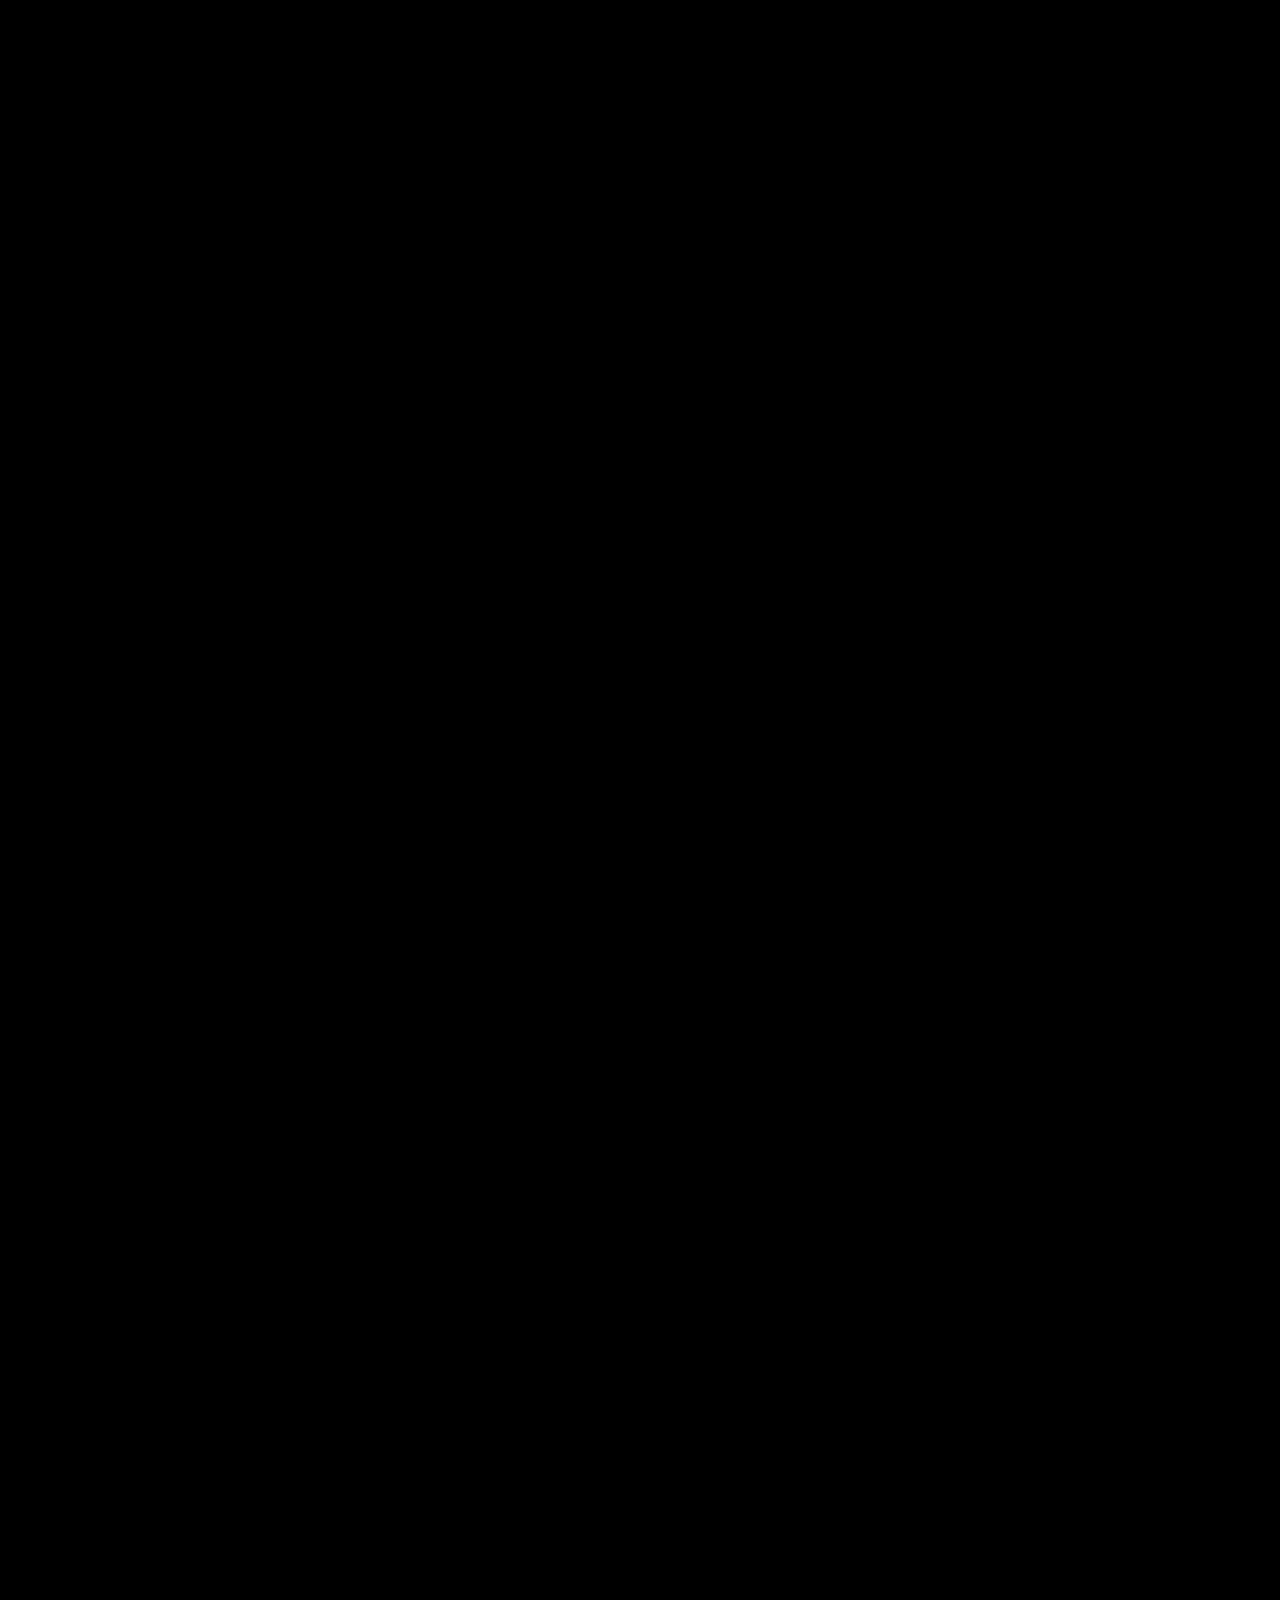
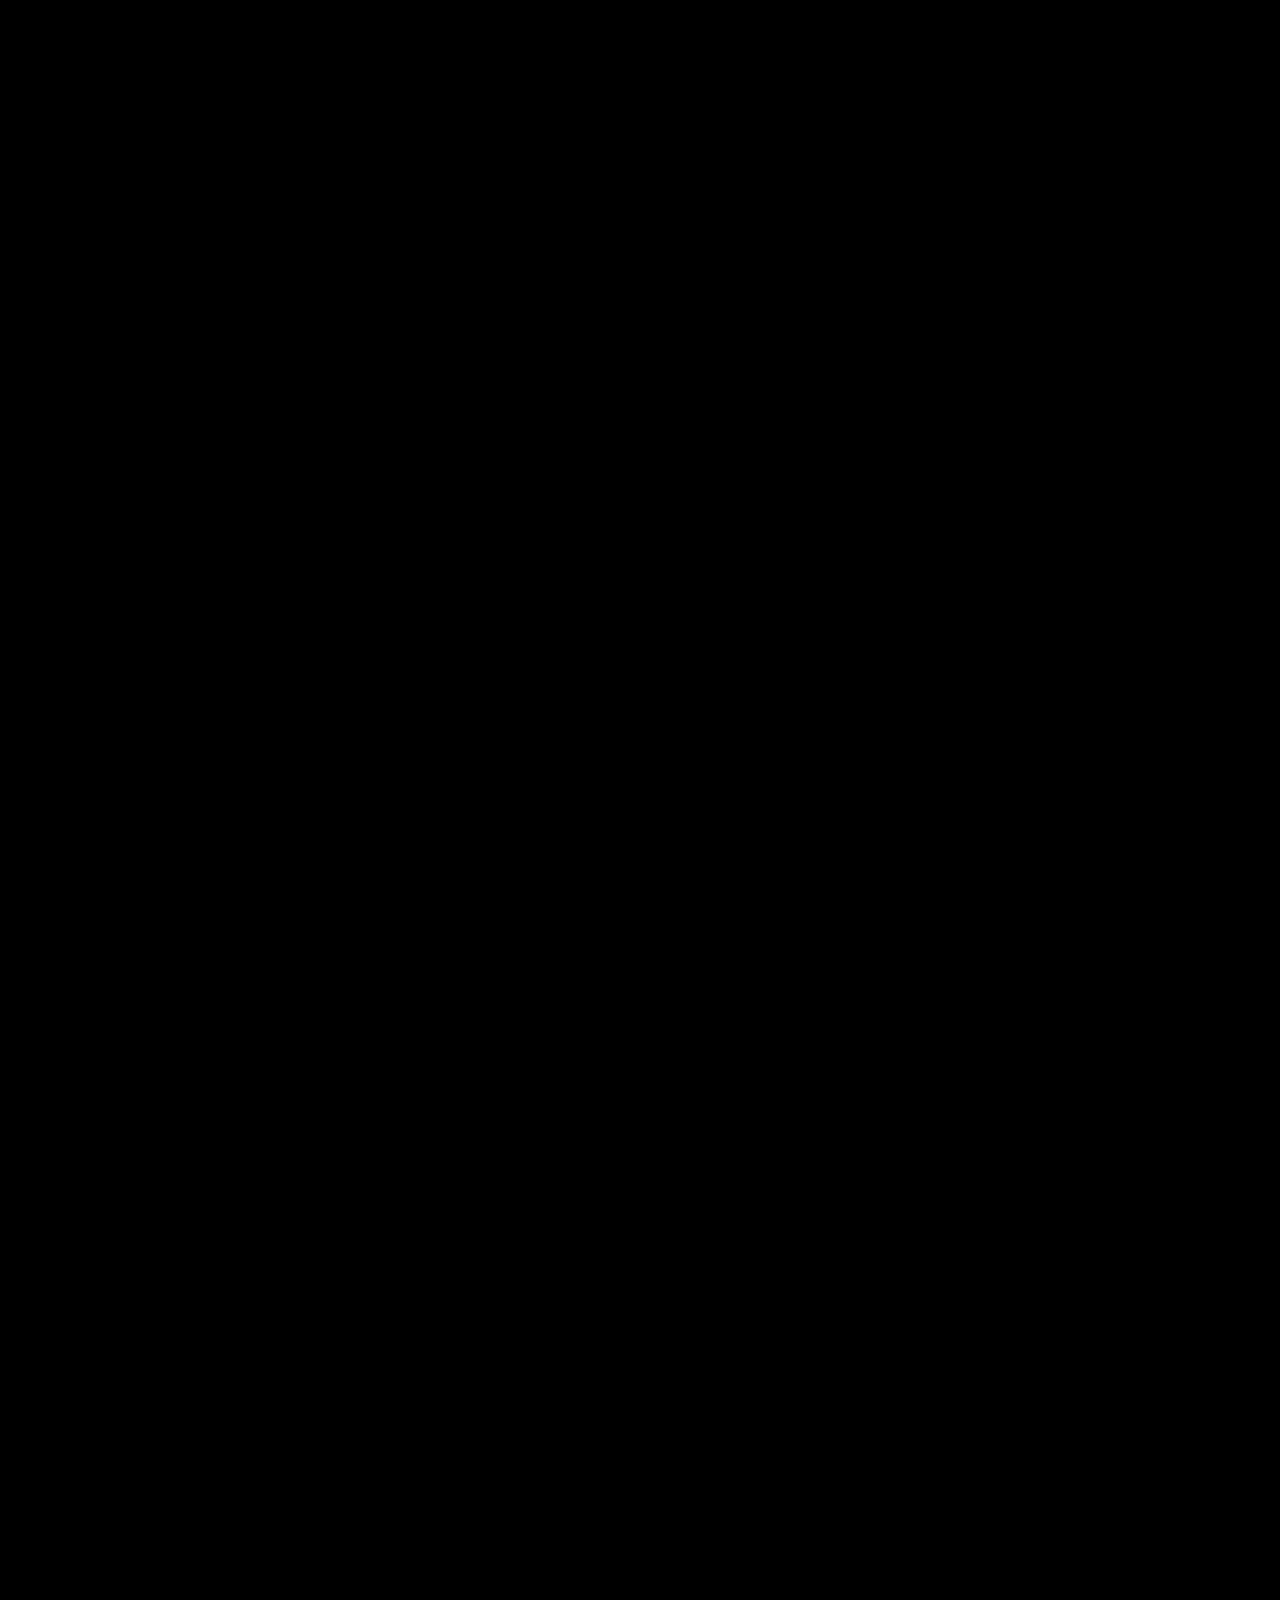
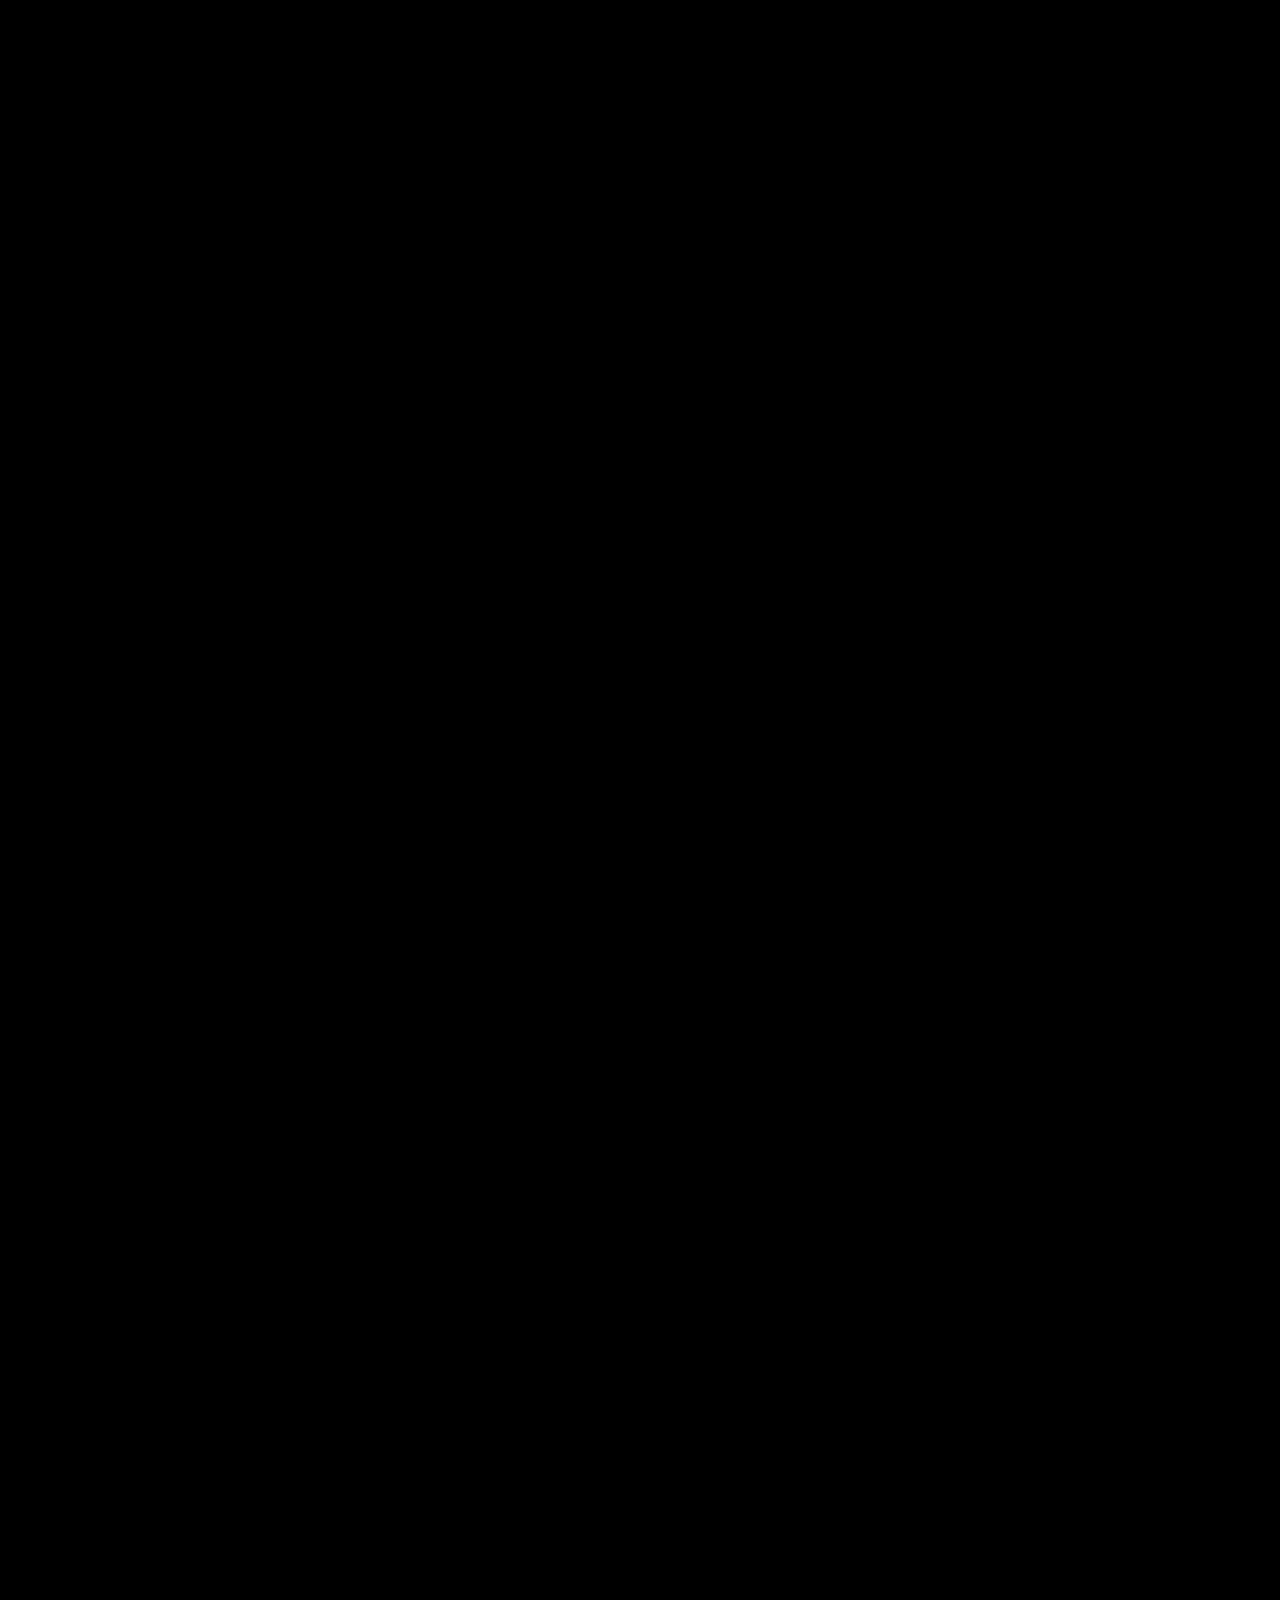
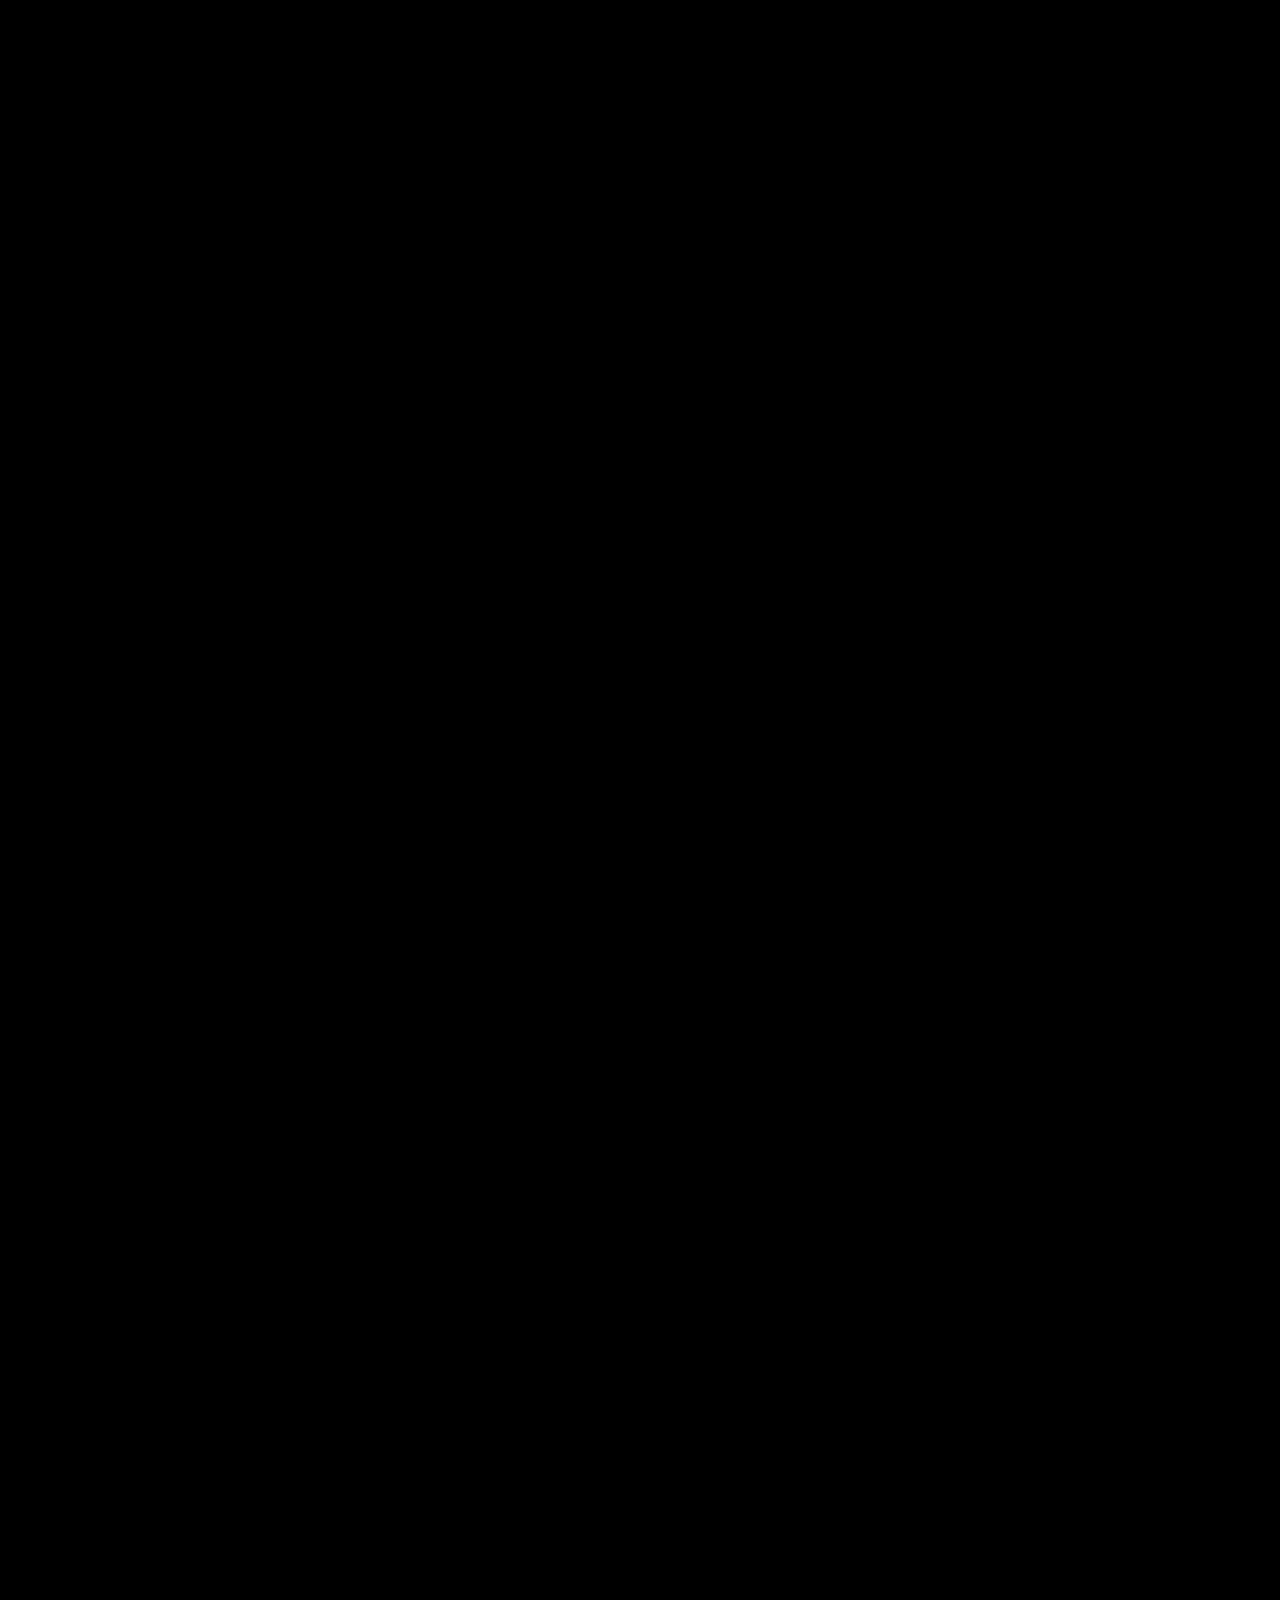
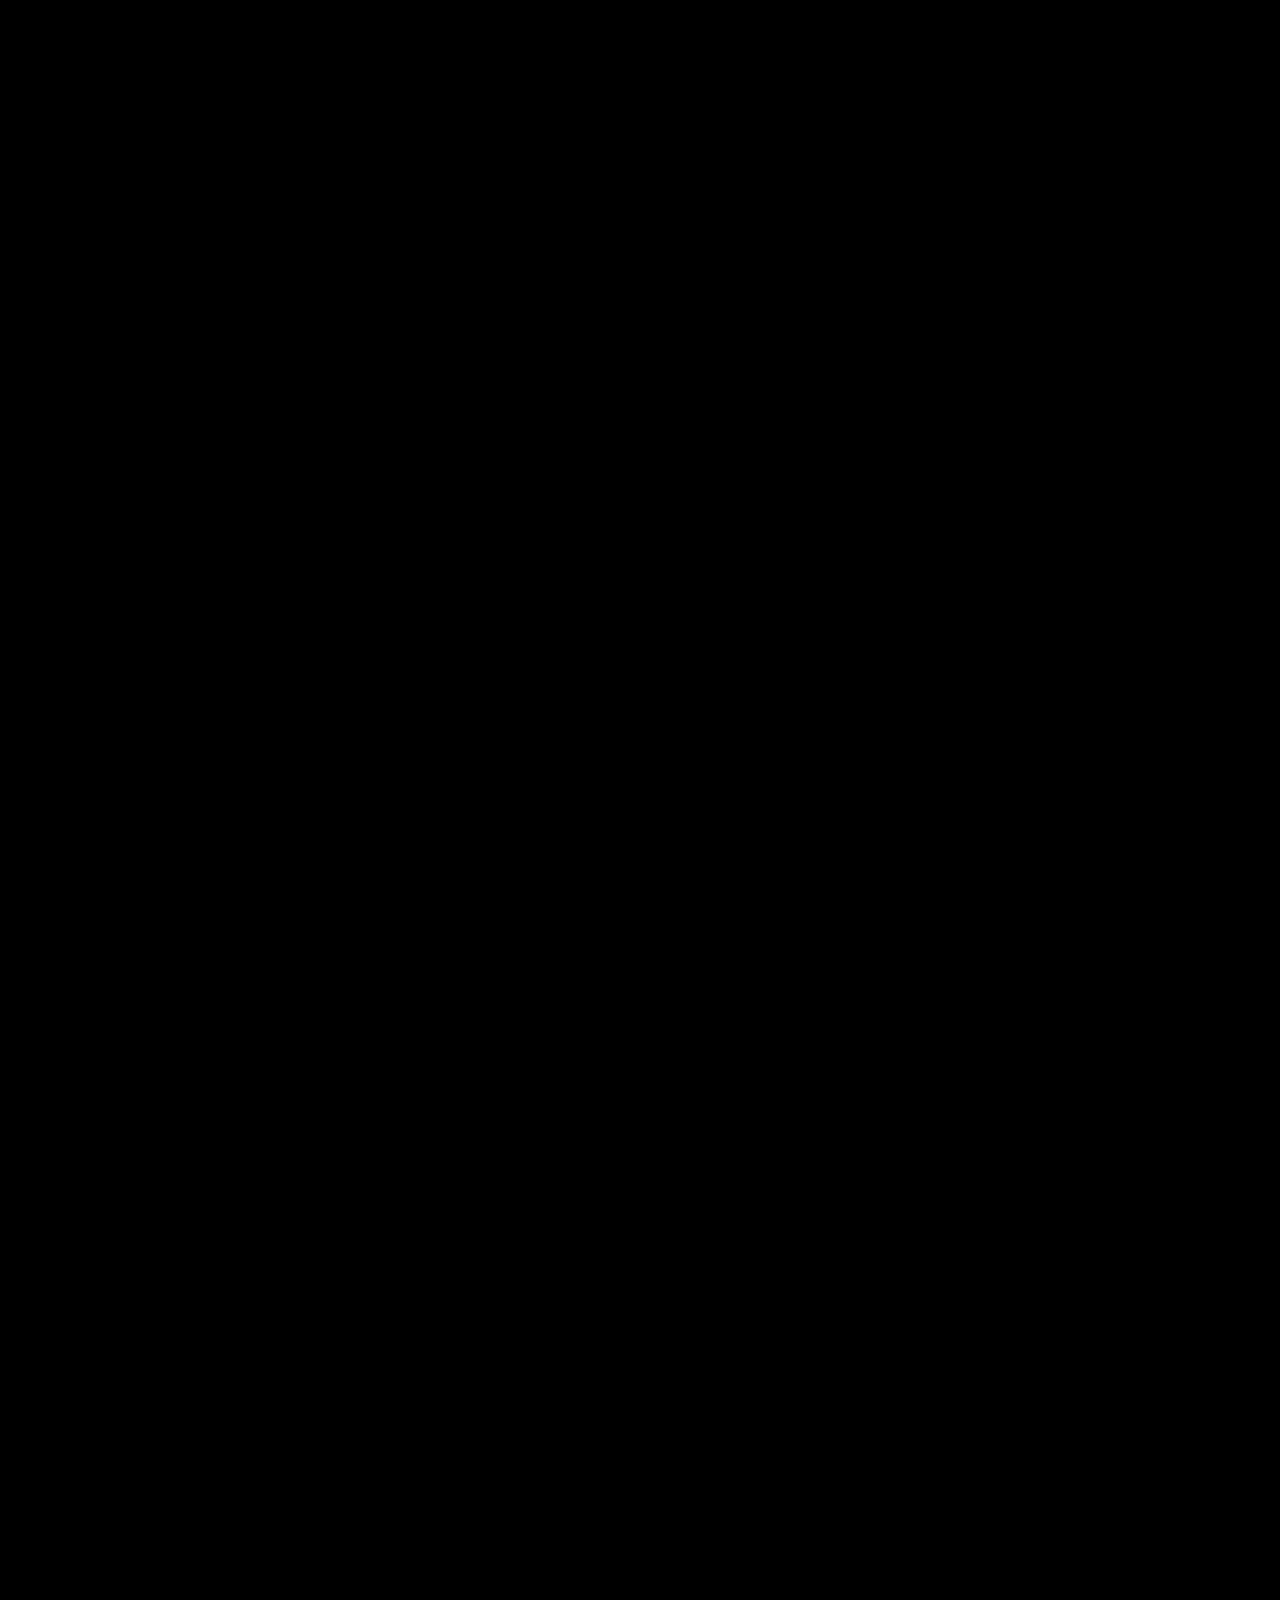
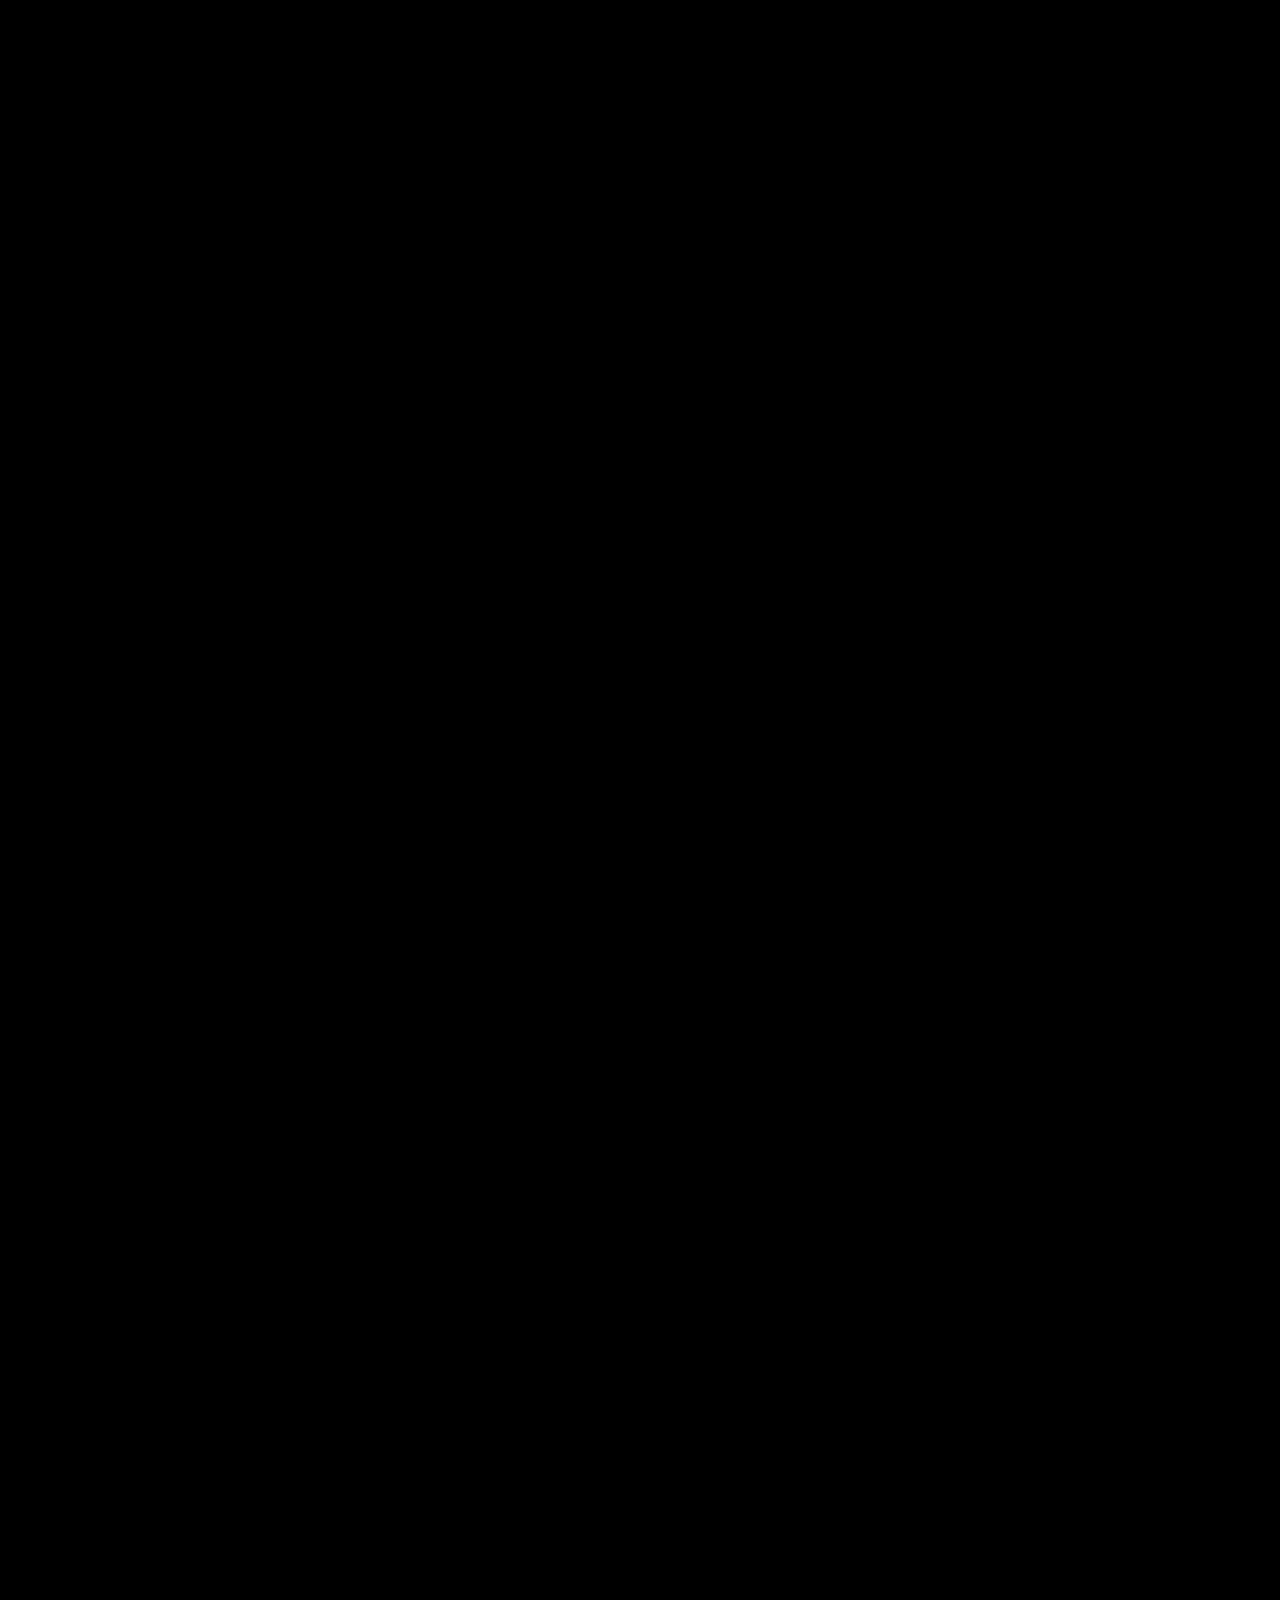
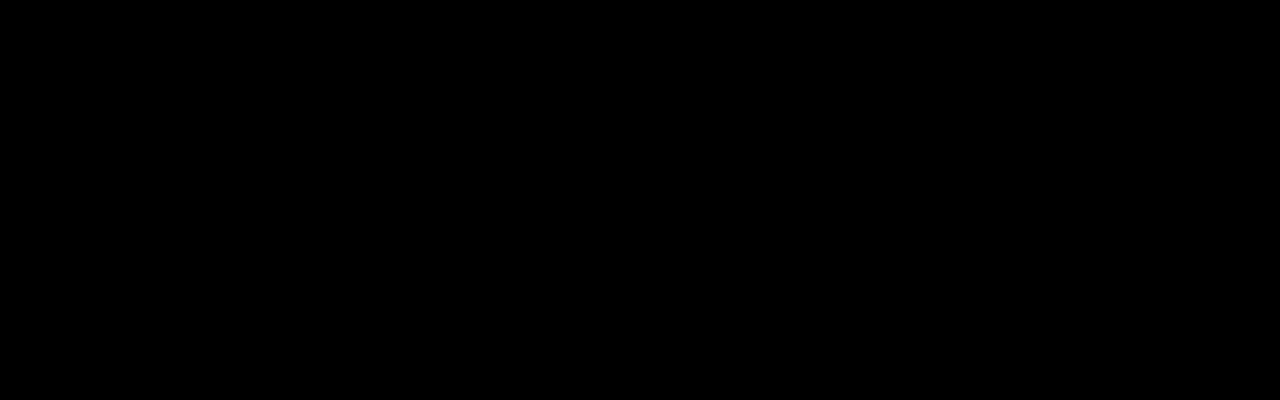
==== index.html @ afce9c78 "Add files via upload" ====
<html>
<head>
    <meta charset="utf-8">
    <meta http-equiv="X-UA-Compatible" content="chrome=1">
    <meta name="viewport" content="width=device-width, initial-scale=1">
    <meta name="viewport" content="width=device-width, initial-scale=1, maximum-scale=1, user-scalable=no">
    <meta name="viewport" content="initial-scale=1.0, user-scalable=no, width=device-width">
    <title>2018总结</title>
    <!-- <meta http-equiv="Content-Type" content="text/html; charset=utf-8"> -->
    <meta content="width=device-width,initial-scale=1.0,maximum-scale=1.0,user-scalable=no" name="viewport">
<style>
    html,body{
        width: 100%;
        height: 100%;
        margin: 0px;
        padding: 0px;
        font-family: "微软雅黑 Regular","Microsoft Yahei","Hiragino Sans GB","Helvetica Neue",Arial,sans-serif;
    }
</style>
<link rel="stylesheet" type="text/css" href="three/animate.css"/>
<link rel="stylesheet" type="text/css" href="css/index.css?v=2"/>
<link rel="stylesheet" type="text/css" href="css/float_font.css?v=2"/>

</head>
<body style="background: #000;">
    <!-- <div class="audioBtn-block" onClick="stopAndPlayAllAudio()">
        <button id="audioBtn" class="audio-no" style="background: url('images/music_icon.png?v=2') 0% 100% / cover"></button>
        <div id="musicing" class="musicing-bg" style="display: none;"></div>
    </div> -->
    <!-- 加载页面 -->
    <div id="loadingPage" class="loading-page viticaly-center">
      <div class=" viticaly-center-block" style="width: 80%;margin-left: 9%;text-align: center;position: relative;">

        <div id="loadingProgress" class="progress">
            <span class="pregress-num">0%</span>
          <div class="progress-bar" style="0%"></div>
        </div>
        <span id="loadingIcon"></span>
      </div>
    </div>
    <!-- 动画 -->
    <div id="bm" style="overflow: hidden;"></div>
    <div id="text">
        <div class="text-block" style="position: absolute;top: 30rem;">
            <span class="text-animate-0">你</span>
            <span class="text-animate-0">好</span>
            <span class="text-animate-0">啊</span>
            <span class="text-animate-0">巴</span>
            <span class="text-animate-0">啦</span>
            <span class="text-animate-0">啦</span>
            <span class="text-animate-0">你</span><br/>
            <span class="text-animate-0">好</span>
            <span class="text-animate-0">啊</span>
            <span class="text-animate-0">巴</span>
            <span class="text-animate-0">啦</span>
            <span class="text-animate-0">啦</span>
            <span class="text-animate-0">你</span>
            <span class="text-animate-0">好</span>
            <span class="text-animate-0">啊</span>
            <span class="text-animate-0">巴</span>
            <span class="text-animate-0">啦</span>
            <span class="text-animate-0">啦</span>
        </div>
    </div>
    <div class="page" style="height: 10000px">
    </div>
    <div id="pageY" style="position: fixed;top: 0;"></div>
    <script src="http://res.wx.qq.com/open/js/jweixin-1.0.0.js"></script>
    <script src="three/jquery-3.3.1.min.js"></script>
    <script src="three/bodymovin.js"></script>
    <script src="js/float_font.js"></script>
    <script src="js/index.js?v=2"></script>
</body>
</html>
---- css/index.css ----
#bm,#text{
    width: 100%;
    height: 100%;
    margin: 0px;
    padding: 0px;
    font-family: "微软雅黑 Regular","Microsoft Yahei","Hiragino Sans GB","Helvetica Neue",Arial,sans-serif;
}
#bm,#text{
    position: fixed;
    top: 0px;
}
.viticaly-center{
    width: 100%;
    height: 100%;
}
.viticaly-center:before {
    content: '';
    display: inline-block;
    height: 100%;
    vertical-align: middle;
    line-height: 100%;
}
.viticaly-center-block{
	display: inline-block;
    vertical-align: middle;
}
button{
    outline: none;
}
/*音乐*/

.audioBtn-block{
    width: 30px;
    height: 30px;
    display: block;
    position: fixed;
    right: 10px;
    top: 10px;
    position: absolute;
    z-index: 99;
}
#audioBtn{
    display: block;
    border: 0px;
    width: 100%;
    height: 100%;
}
#audioBtn:focus {
    outline: none;
}
.audio-no:after {
    content: '';
    display: block;
    width: 2px;
    height: 30px;
    background: #fff;
    transform: rotate(45deg);
    right: 14px;
    top: 0px;
    position: absolute;
}
.musicing-bg{
    background: url(images/musicing.gif) transparent no-repeat 50%;
    background-size: contain;
    width: 100%;
    height: 100%;
    position: absolute;
    top: 0px;
}
.rotate2d{
    animation: rotate2d 1.2s linear infinite;
}
/*转动*/
@keyframes rotate2d {
    0% {transform: rotate(0deg);}
    100% {transform: rotate(1turn);}
}

/*加载页面*/
#loadingPage {
    position: absolute;
    width: 100%;
    height: 100%;
    z-index: 100;
    background: #000;
    color: #fff;
}
.progress {
    background: #aeaeae;
    width: 100%;
    height: 10px;
    border-radius: 5px;
    position: relative;
    box-shadow: inset 0px 0px 2px 1px #4f4f4f;
}
.pregress-num {
    position: absolute;
    top: -1.5rem;
    left: 48%;
}
.progress-bar {
    width: 70%;
    height: 10px;
    border-radius: 5px;
    background: #fff;
    box-shadow: inset 0px 0px 2px 1px #898989;
    transition: .3s;
}
#loadingBtn {
    background: #fff;
    border: 0px;
    font-size: 1.1rem;
    margin-top: 40px;
    padding: .3rem 1rem;
    box-shadow: inset 0px 0px 10px 1px #969696;
    color: #555;
    transition: .3s;
    position: absolute;
    left: 50%;
    width: 9rem;
    margin-left: -4.35rem;
	border-radius: 5px;
}
#loadingBtn:active {
    background: #eaeaea;
}
#loadingIcon {
    width: 100px;
    height: 100px;
    background: url(images/loading.gif);
    display: block;
    margin: auto;
    margin-top: 40px;
    background-size: cover;
    position: absolute;
    left: 50%;
    margin-left: -2.5rem;
	background-repeat: no-repeat;
}
/*加载页面*/
.click-icon {
    display: block;
    position: absolute;
    width: 86px;
    height: 100px;
    background: url(images/icon_3.png);
    z-index: 98;
    background-size: cover;
    animation: moveY 1s linear infinite;
}
/*转动*/
@keyframes moveY {
    0% {transform: translateY(-8px) scale(1);}
    50% {transform: translateY(0) scale(1.1);}
    100% {transform: translateY(-8px) scale(1);}
}
.js-dom{
	display: none;
}
#getMessageByPhone>p {
    position: absolute;
    font-size: 1.1rem;
    padding: .5rem;
    background: rgba(0, 0, 0, 0.7);
    left: 60%;
    top: 66%;
    margin-left: -9.5rem;
    box-sizing: border-box;
    border-radius: 6px;
    color: #fff;
}
#getMessageByPhone>p:before {
    content: '';
    display: block;
    position: absolute;
    left: 38%;
    top: -1.5rem;
    border-bottom: 1.5rem solid rgba(0, 0, 0, 0.7);
    /* border-left: 1.5rem solid transparent; */
    border-right: 1.5rem solid transparent;
}
/*#getMessageByPhone>p:after {
    content: '';
    display: block;
    position: absolute;
    left: 3.9rem;
    top: -2rem;
    height: 2rem;
    width: 1rem;
    background: #fff;
}*/
#getMessageByPhone>button {
    position: absolute;
    top: 53%;
    left: 22%;
    width: 8rem;
    height: 6rem;
    opacity: 0;
    z-index: 100;
}
.phone-message {
    transition: .3s;
    position: absolute;
    overflow: hidden;
    top: 61%;
    left: 5%;
    width: 15rem;
}
.phone-message h3 {
    text-align: center;
    font-size: 1.5rem;
    margin: 0px;
    font-weight: 500;
}
.phone-message p {
    background: rgba(255, 255, 255, 0.8705882352941177);
    padding: .2rem;
    font-size: 1.1rem;
    padding-left: 2rem;
    border: 2px solid rgba(255, 255, 255, 0.8705882352941177);
    border-radius: 12px;
    margin: 0 0 .8rem 0;
}
.phone-message p:before {
    content: '';
    display: block;
    width: 1.5rem;
    height: 1.5rem;
    position: absolute;
    left: .5rem;
    background: url(images/icon_1.png);
    background-size: cover;
}
#star p {
    position: absolute;
    bottom: 12%;
    width: 10rem;
    text-align: center;
    font-size: 1.1rem;
    color: #fff;
    display: block;
    background: #81cc7d;
    padding: 3px;
    margin: 0;
    border-radius: 19px;
    left: 50%;
    margin-left: -5rem;
    border: 2px solid #4a4a4a;
    box-shadow: inset -2px -2px 4px 0px #eaffed;
}
.tip-btn {
    width: 100px;
    height: 64px;
    z-index: 1;
    position: absolute;
    background: transparent;
}
.tip-btn button{
    opacity: 0;
    z-index: 100;
    width: 100%;
    height: 100%;
}
button.tip-btn{
    opacity: 0;
    z-index: 100;
}
.tip-btn .click-icon {
    top: 70%;
    left: 30%;
}
#tip,#tip2 {
    background: #f9f1eb;
    position: absolute;
    width: 11rem;
    top: 50%;
    left: 10%;
    padding: 1rem;
    border: 3px solid #929292;
    border-radius: 15px;
    font-size: 1rem;
}
#tip:before,#tip2:before {
    content: '';
    display: block;
    position: absolute;
    border-top: 17px solid #929292;
    border-right: 26px solid transparent;
    /* border-left: 0px solid transparent; */
    bottom: -18px;
    left: 50%;
}
#tip:after,#tip2:after {
    content: '';
    display: block;
    position: absolute;
    border-top: 13px solid #f9f1eb;
    border-right: 20px solid transparent;
    /* border-left: 0px solid transparent; */
    bottom: -13px;
    margin-left: 2px;
    left: 50%;
}
.cancel-btn, .next-btn {
    background: #929292;
    border: 0px;
    color: #fff;
    font-size: 1rem;
    padding: .2rem .5rem;
    border-radius: 8px;
    line-height: 1.4rem;
}
.next-btn {
    background: #81cc7d;
    border: 2px solid #3c3c3c;
    box-shadow: inset 0px -1px 0px 2px #e2e4e3;
}
.next-btn:active {
    background: #78af75;
}
.icon-2 {
    position: absolute;
    right: -27px;
    top: -51px;
    width: 85px;
    height: 100px;
    background: url(images/icon_2.png);
    background-size: cover;
}
#tip .content,#tip2 .content {
    margin-bottom: .5rem;
    line-height: 1.5rem;
}
#tip .content h4,#tip2 .content h4 {
    margin: 0px;
}
#tip .content p,#tip2 .content p {
    margin: 0;
    margin-top: 10px;
}
#tip.left-top .icon-2,#tip.left-bottom .icon-2,#tip2.left-top .icon-2,#tip2.left-bottom .icon-2 {
    transform: scaleX(-1);
    right: auto;
    left: -37px;
}
#tip.left-top:before,#tip.left-bottom:before,#tip2.left-top:before,#tip2.left-bottom:before {
    border-right: 0px;
    border-left: 20px solid transparent;
    left: 40%;
}
#tip.left-top:after,#tip.left-bottom:before,#tip2.left-top:after,#tip2.left-bottom:before {
    border-right: 0px;
    border-left: 16px solid transparent;
    left: 40%;
}
#tip.right-bottom:before,#tip.left-bottom:before,#tip2.right-bottom:before,#tip2.left-bottom:before {
    bottom: auto;
    top: -17px;
    border-bottom: 17px solid #929292;
    border-top: 0px;
}
#tip.right-bottom:after,#tip.left-bottom:after,#tip2.right-bottom:after,#tip2.left-bottom:after {
    bottom: auto;
    top: -13px;
    border-bottom: 13px solid #f9f1eb;
    border-top: 0px;
}
#tip.right-bottom:before,#tip2.right-bottom:before{
    left: 50%;
}
#tip.right-bottom:after,#tip2.right-bottom:after{
    left: 50%;
}
/*切换场景*/
.cut-page {
    width: 100%;
    height: 100%;
    position: absolute;
    background: #000;
    text-align: center;
}
.cut-page p {
    color: #fff;
    font-size: 1.2rem;
    text-align: center;
    position: absolute;
    text-align: center;
    width: 100%;
    top: 30%;
	line-height: 4rem;
}
.cut-page .next-btn {
    font-size: 1.2rem;
    padding: .7rem;
    position: absolute;
    bottom: 10%;
    left: 15%;
    width: 70%;
    margin: auto;
    display: inline-block;
    line-height: 1rem;
}
/*按钮*/
#shixin {
    top: 58%;
    left: 41%;
    width: 40%;
    height: 24%;
}
#yinhang {
    top: 50%;
    left: 33%;
    width: 42%;
}
#huisuo {
    top: 36%;
    right: 20%;
    height: 18%;
    width: 10%;
}
#lvxing {
    top: 44%;
    right: 10%;
    width: 37%;
}
#xieyi {
    top: 47%;
    left: 19%;
}
#zhengming {
    top: 55%;
    left: 66%;
    width: 16%;
}
#minghua {
    top: 21%;
    height: 16%;
    width: 83%;
}
#che {
    bottom: 8%;
    width: 90%;
    left: 4%;
    height: 31%;
}
#chang {
    width: 100%;
    height: 35%;
    top: 37%;
}
#ren {
    top: 44%;
    height: 28%;
    left: 52%;
}
---- css/float_font.css ----
html,
    body{
        width: 100%;
        height: 100%;
        margin: 0px;
        padding: 0px;
        font-family: "微软雅黑 Regular", "Microsoft Yahei", "Hiragino Sans GB", "Helvetica Neue", Arial, sans-serif;
        color: #555;
    }

    /*字体出现的进度*/
    .text-block span{
        display: inline-block;
        transition: .1s;
    }
    .text-animate-0{
        transform: translate(0px,-60px) rotate(60deg);
        opacity: 0; 
    }
    .text-animate-1{
        transform: translate(0px,-54px) rotate(54deg);
        opacity: 0.1; 
    }
    .text-animate-2{
        transform: translate(0px,-48px) rotate(48deg);
        opacity: 0.2; 
    }
    .text-animate-3{
        transform: translate(0px,-42px) rotate(42deg);
        opacity: 0.3; 
    }
    .text-animate-4{
        transform: translate(0px,-36px) rotate(36deg);
        opacity: 0.4; 
    }
    .text-animate-5{
        transform: translate(0px,-30px) rotate(30deg);
        opacity: 0.5; 
    }
    .text-animate-6{
        transform: translate(0px,-24px) rotate(24deg);
        opacity: 0.6; 
    }
    .text-animate-7{
        transform: translate(0px,-18px) rotate(18deg);
        opacity: 0.7; 
    }
    .text-animate-8{
        transform: translate(0px,-12px) rotate(12deg);
        opacity: 0.8; 
    }
    .text-animate-9{
        transform: translate(0px,-6px) rotate(6deg);
        opacity: 0.9; 
    }
    .text-animate-10{
        transform: translate(0px,-0px) rotate(0deg);
        opacity: 1; 
    }
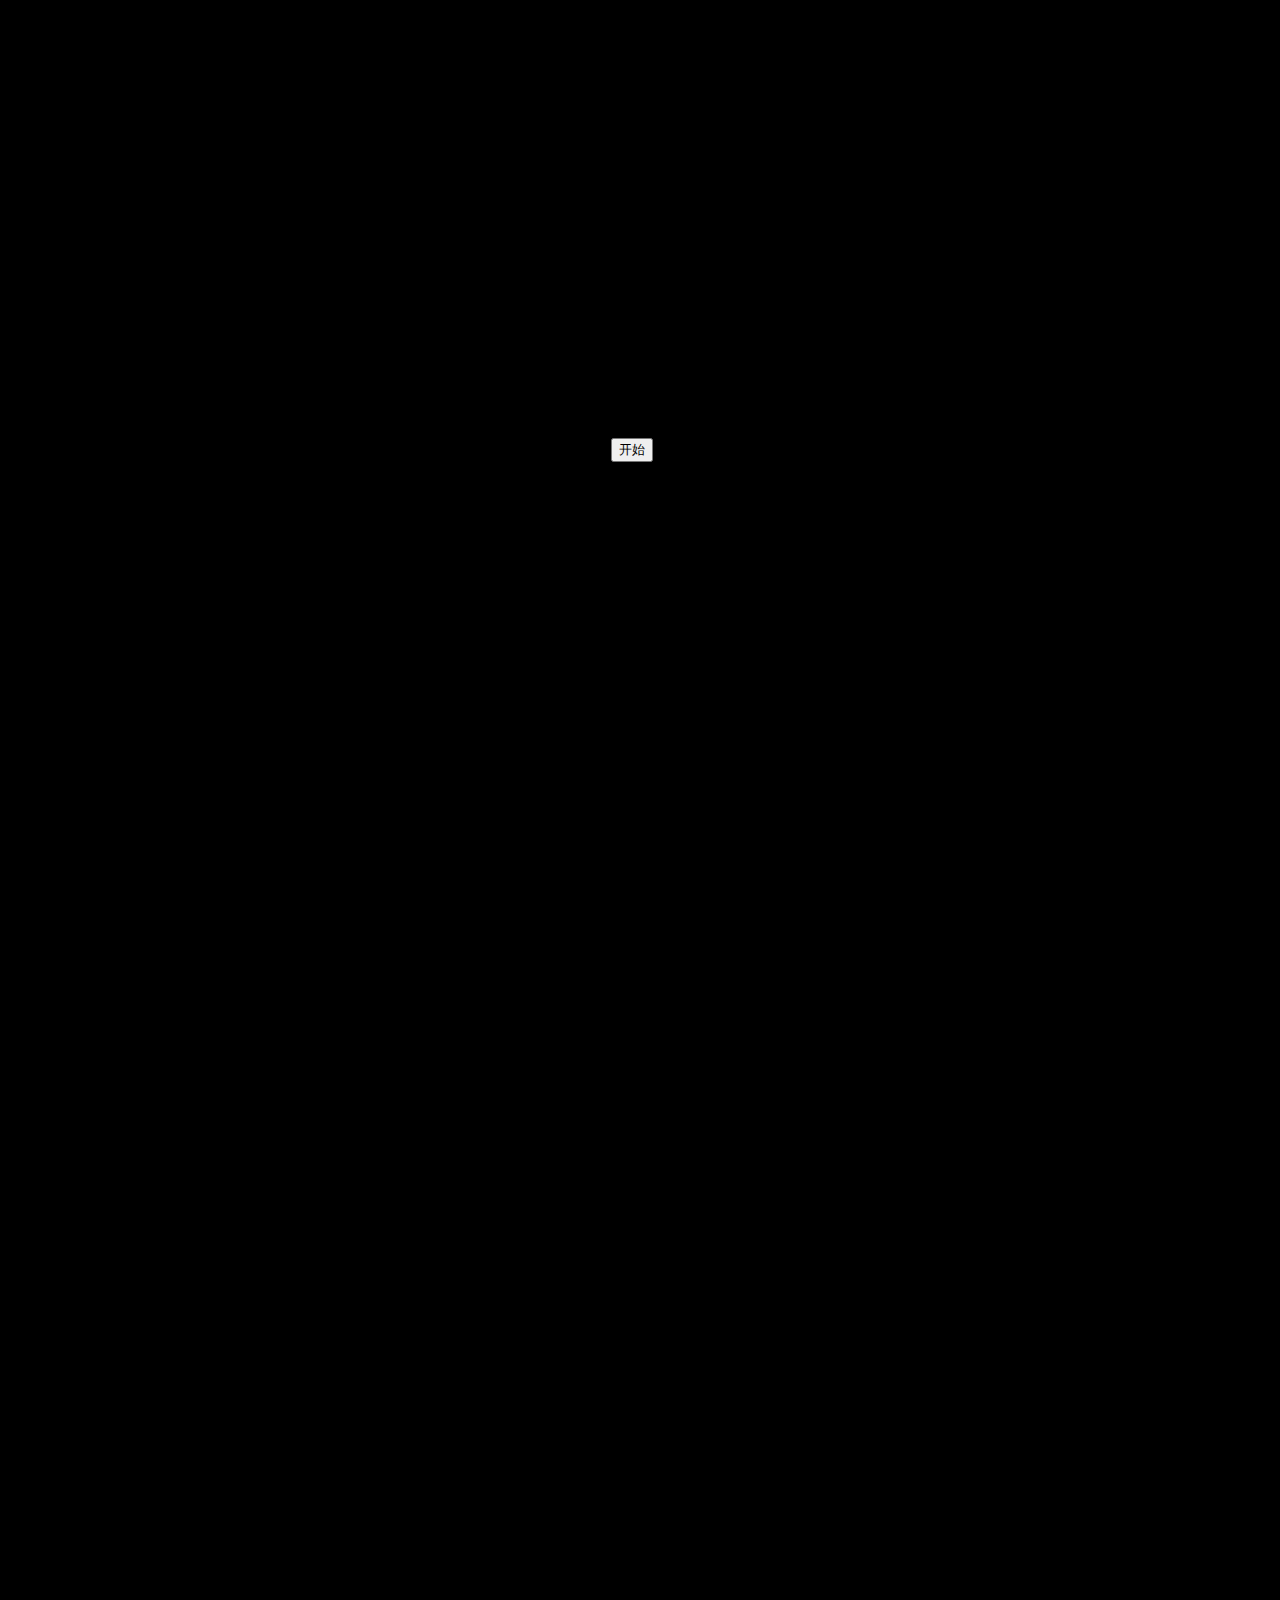
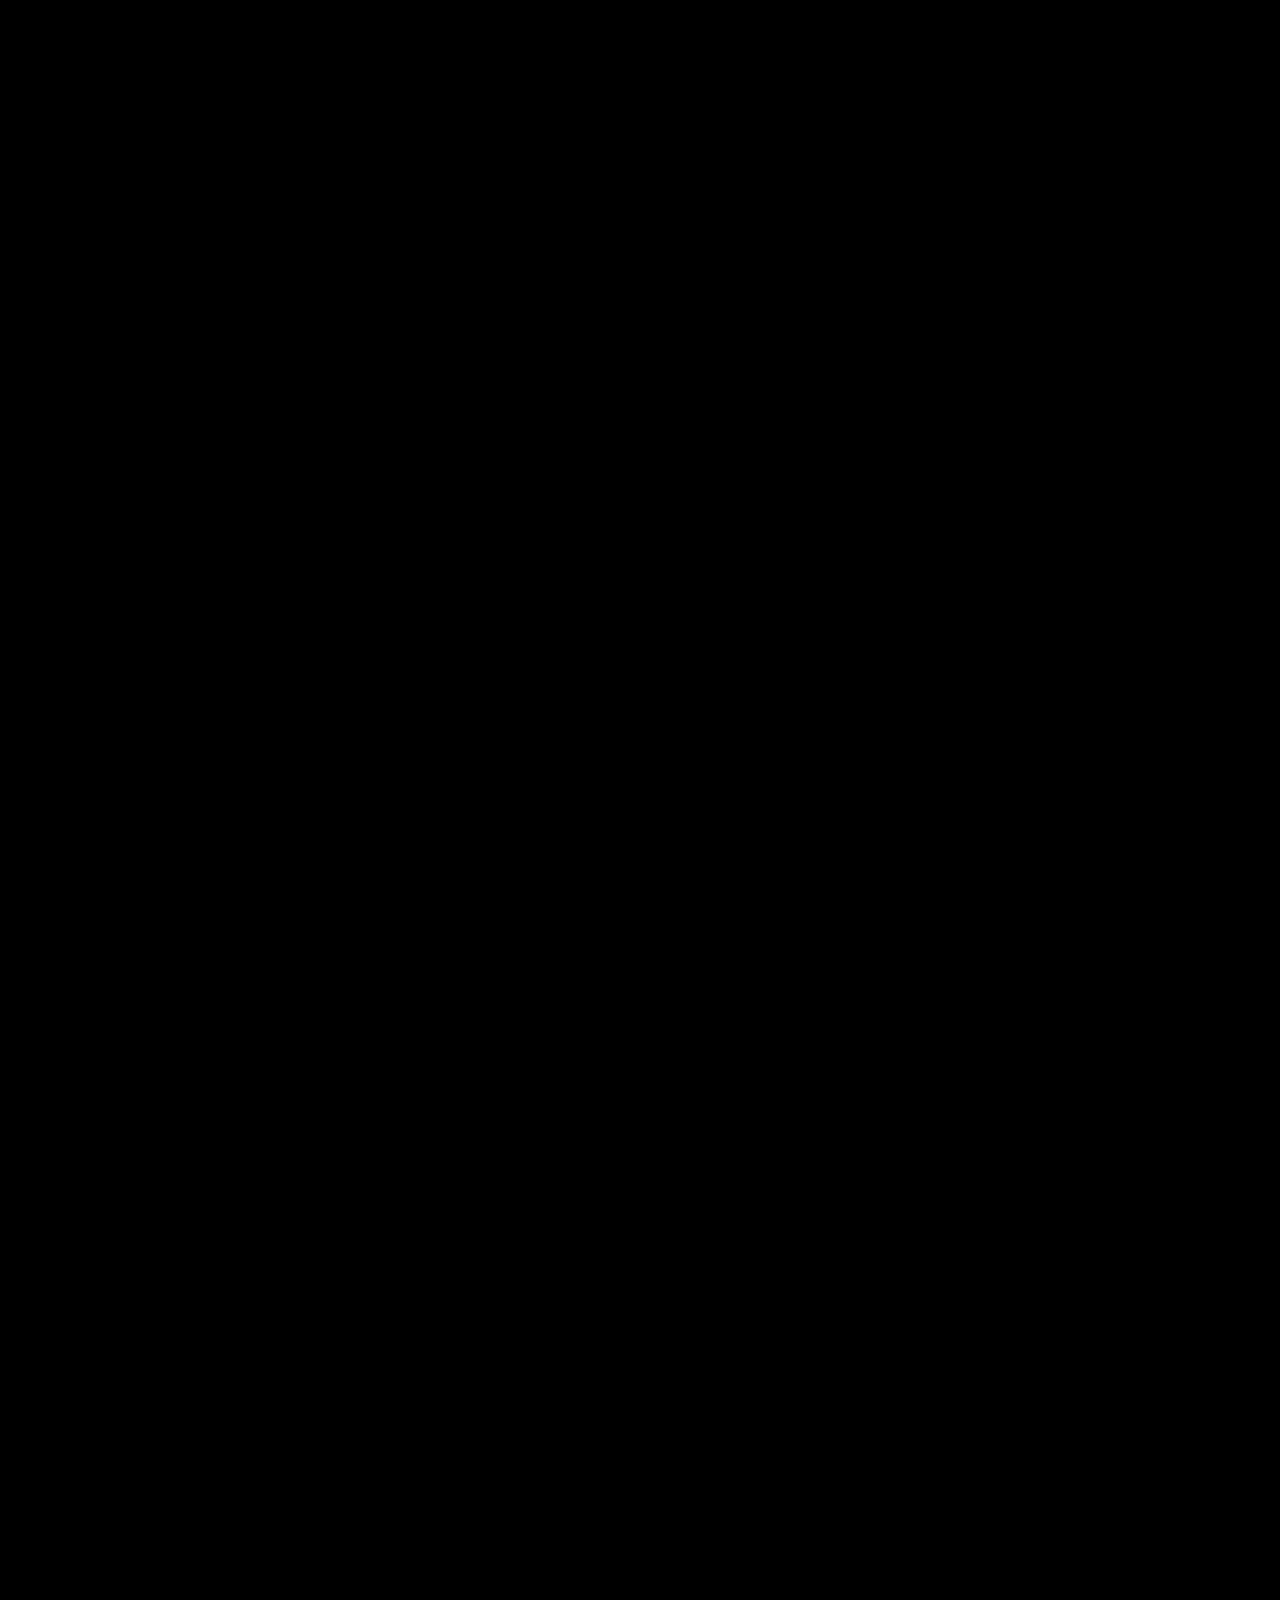
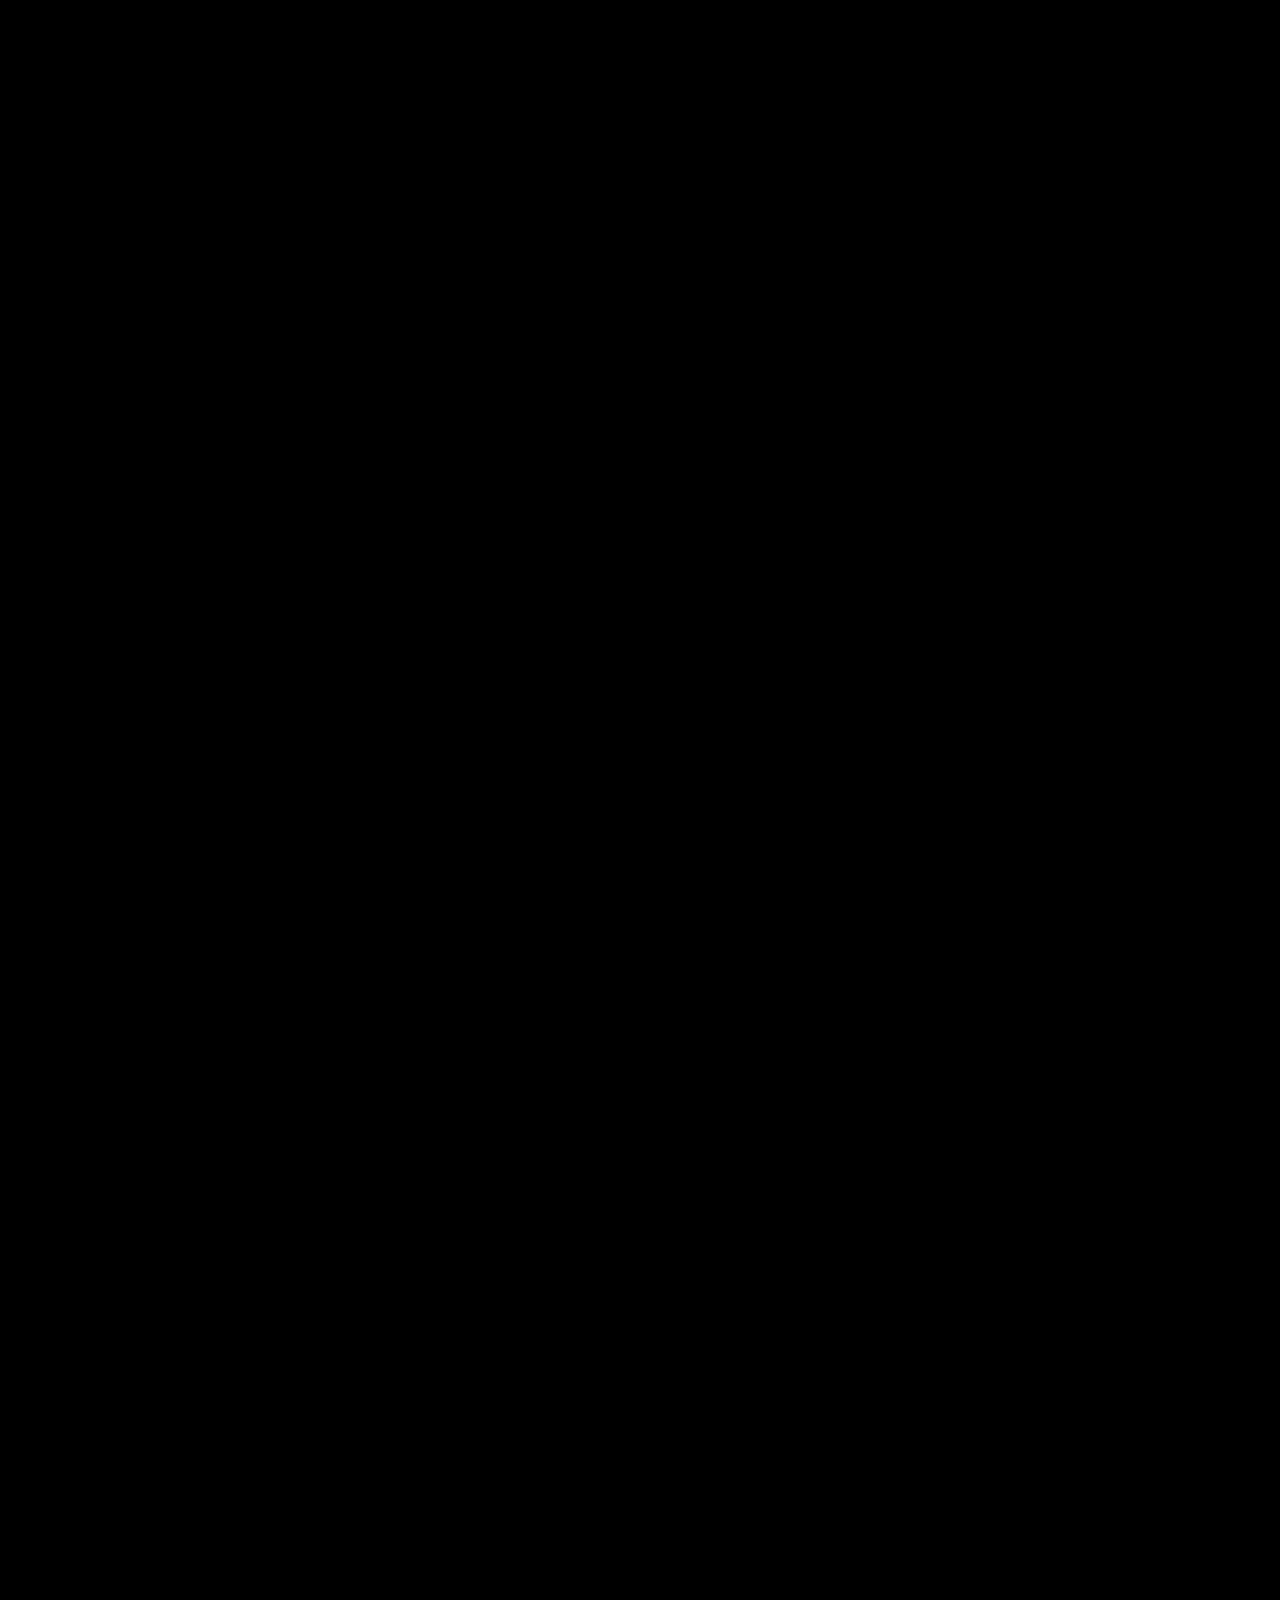
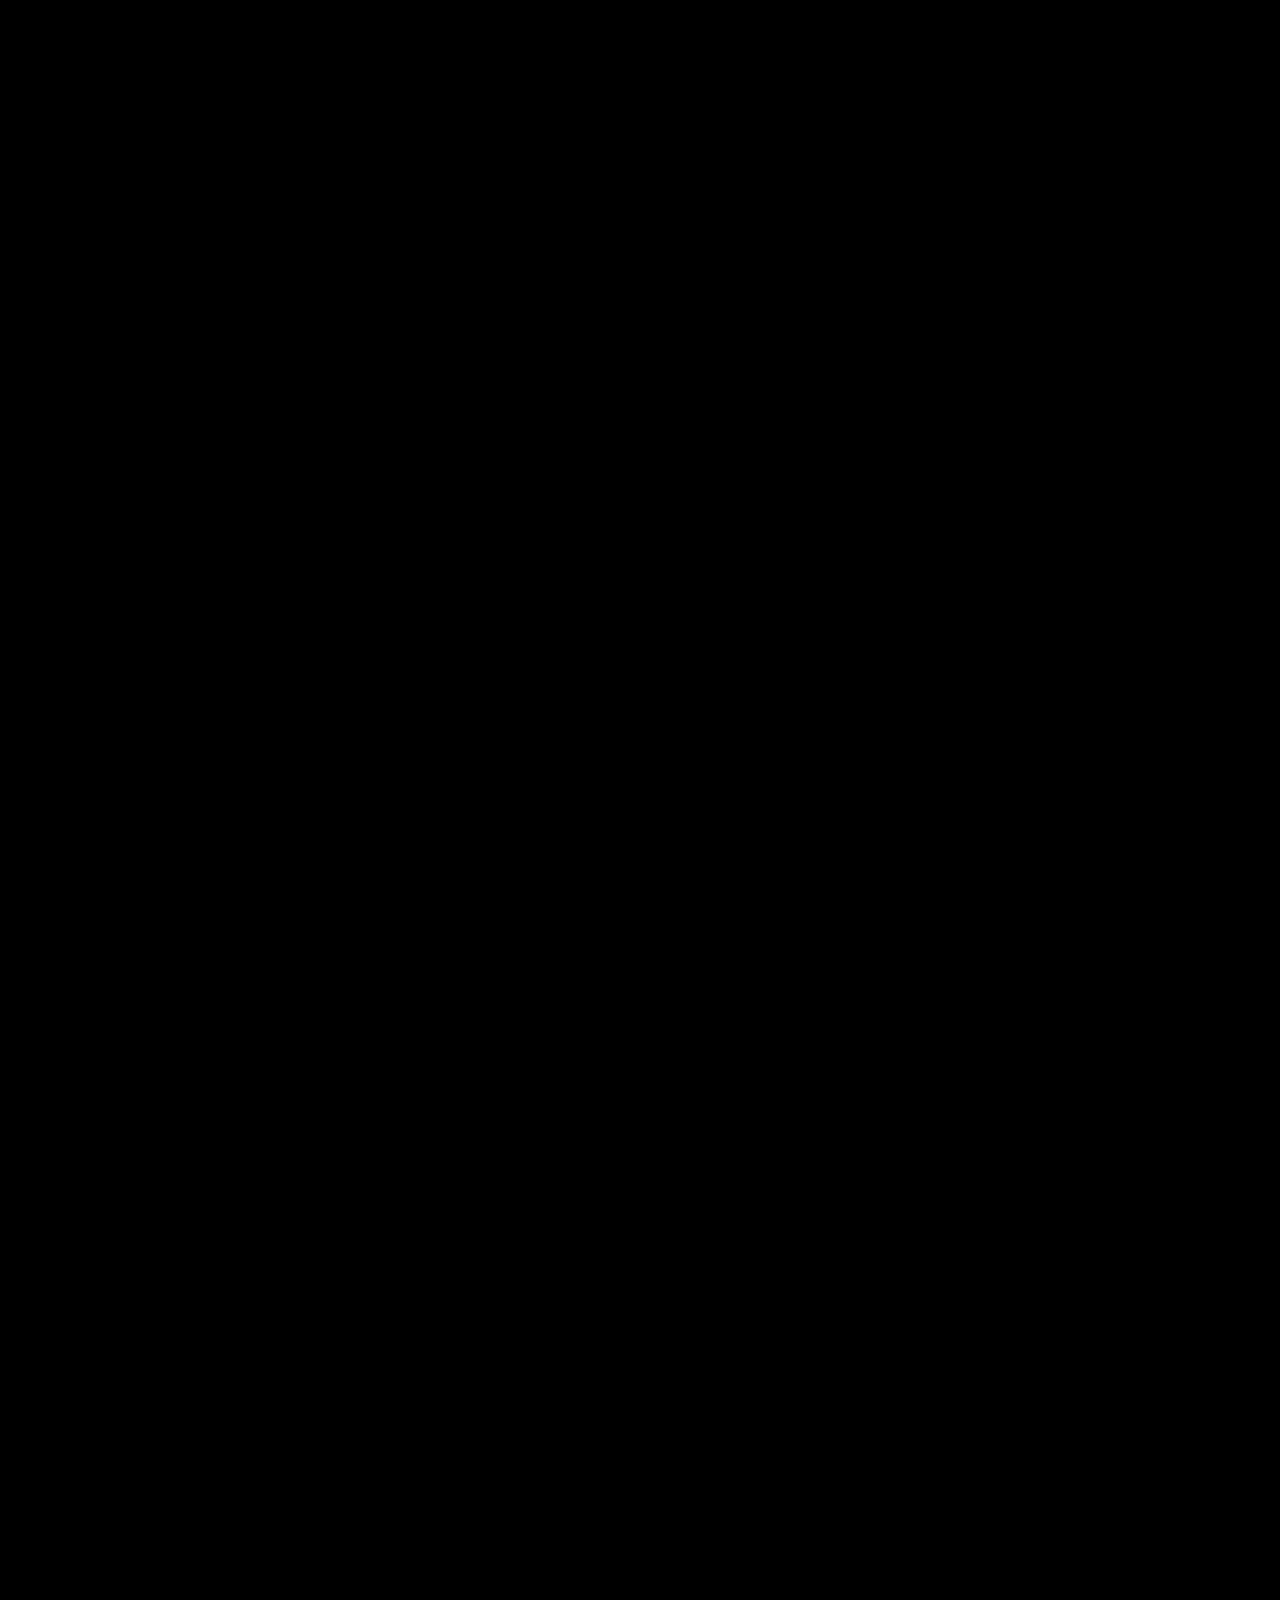
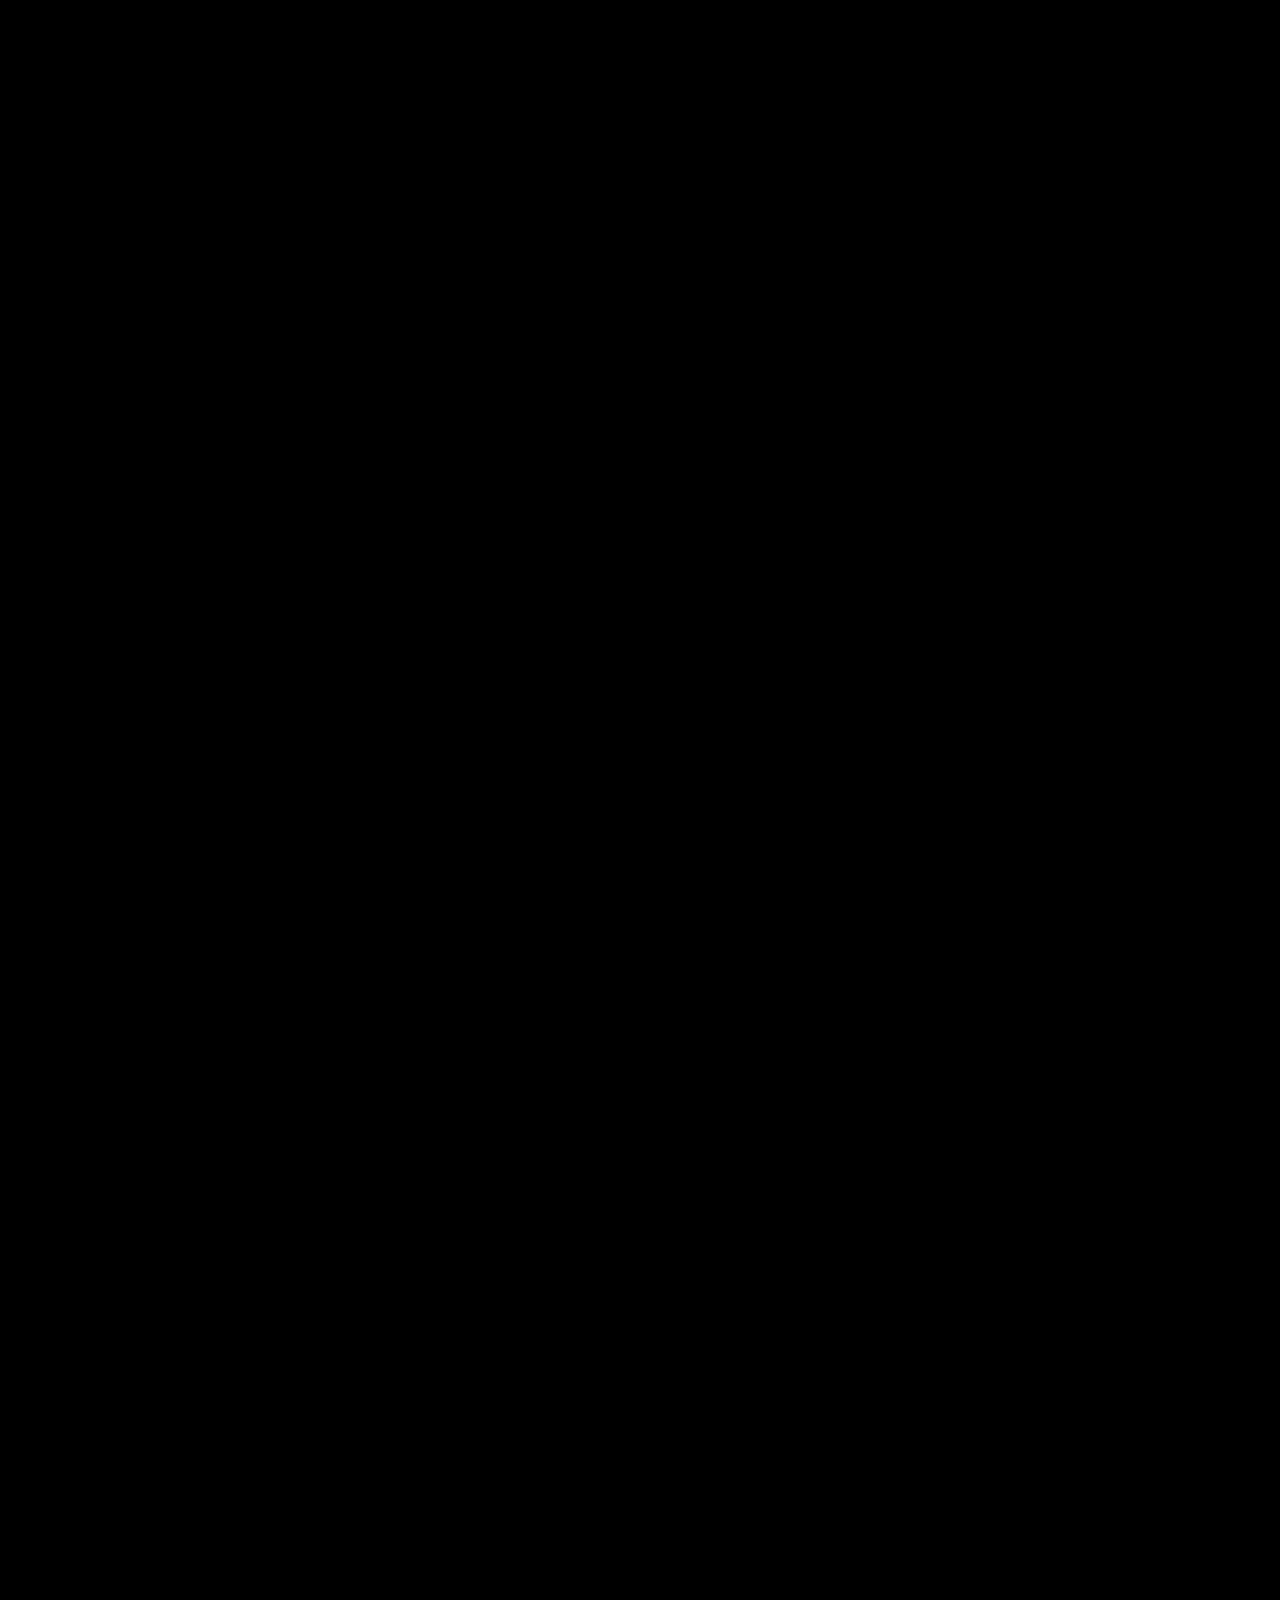
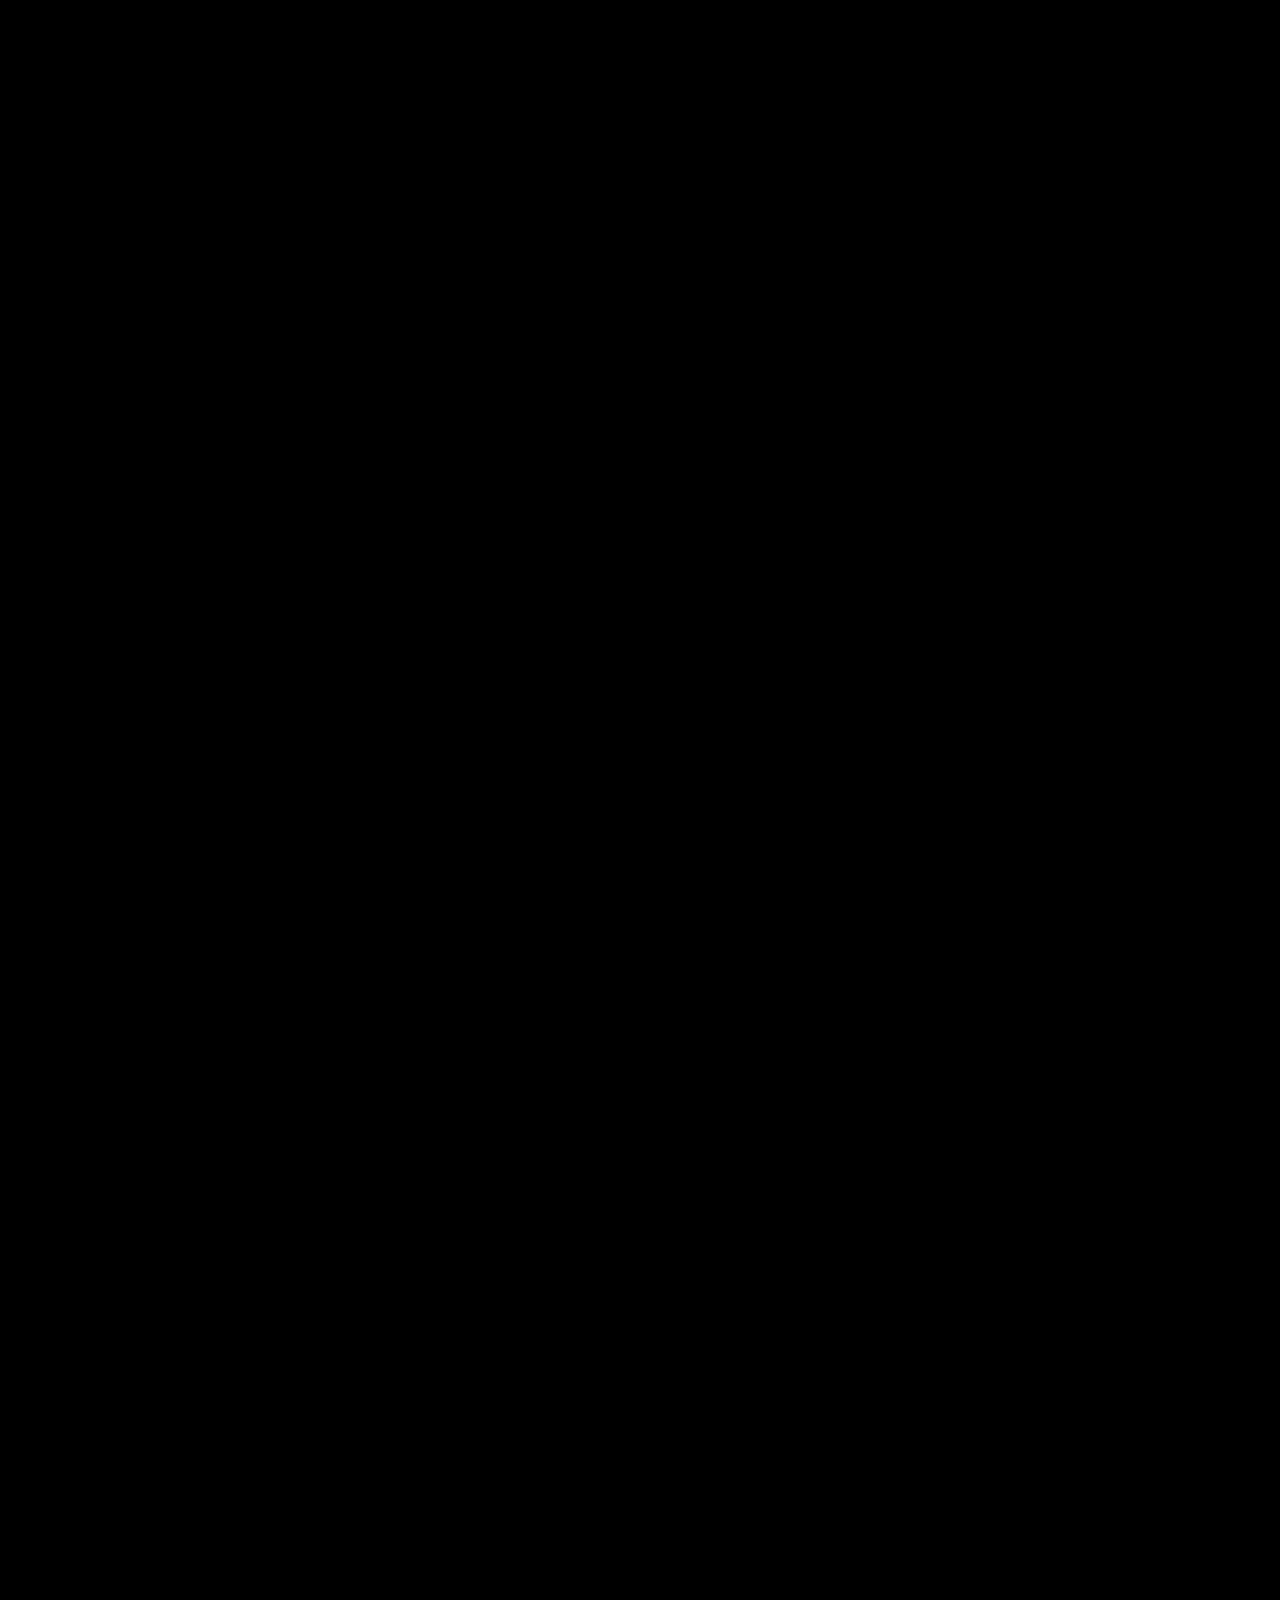
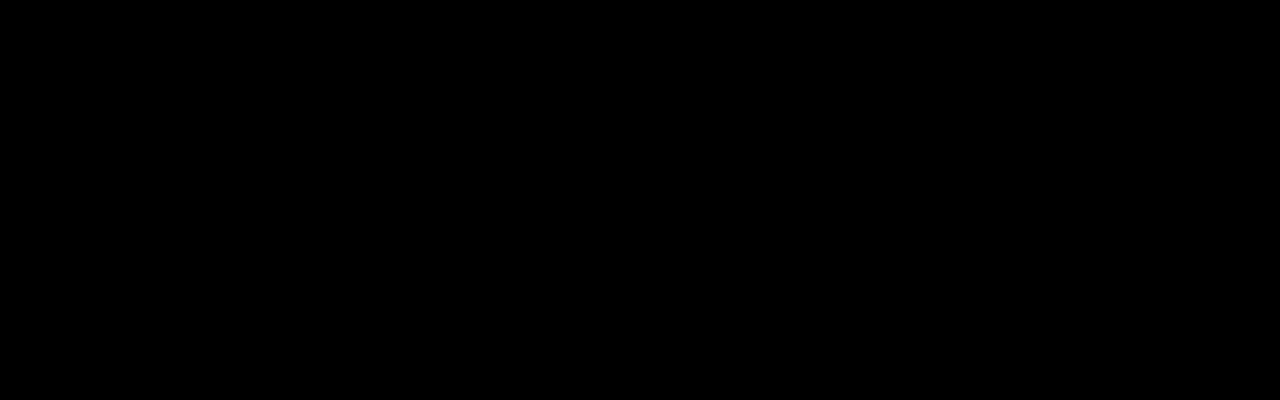
==== commit 8e358a82: "test" ====
--- a/index.html
+++ b/index.html
@@ -29,15 +29,16 @@
     </div> -->
     <!-- 加载页面 -->
     <div id="loadingPage" class="loading-page viticaly-center">
-      <div class=" viticaly-center-block" style="width: 80%;margin-left: 9%;text-align: center;position: relative;">
-
+      <div class="viticaly-center-block" style="width: 80%;margin-left: 9%;text-align: center;position: relative;">
         <div id="loadingProgress" class="progress">
             <span class="pregress-num">0%</span>
-          <div class="progress-bar" style="0%"></div>
+          <div class="progress-bar" style="width:0%"></div>
         </div>
         <span id="loadingIcon"></span>
+        <button id="starPageBtn" class="star-btn" style="display: none;">开始</button>
       </div>
     </div>
+
     <!-- 动画 -->
     <div id="bm" style="overflow: hidden;"></div>
     <div id="text">
@@ -65,9 +66,11 @@
     <div class="page" style="height: 10000px">
     </div>
     <div id="pageY" style="position: fixed;top: 0;"></div>
+
     <script src="http://res.wx.qq.com/open/js/jweixin-1.0.0.js"></script>
     <script src="three/jquery-3.3.1.min.js"></script>
     <script src="three/bodymovin.js"></script>
+    <script src="js/preLoadImg.js"></script>
     <script src="js/float_font.js"></script>
     <script src="js/index.js?v=2"></script>
 </body>
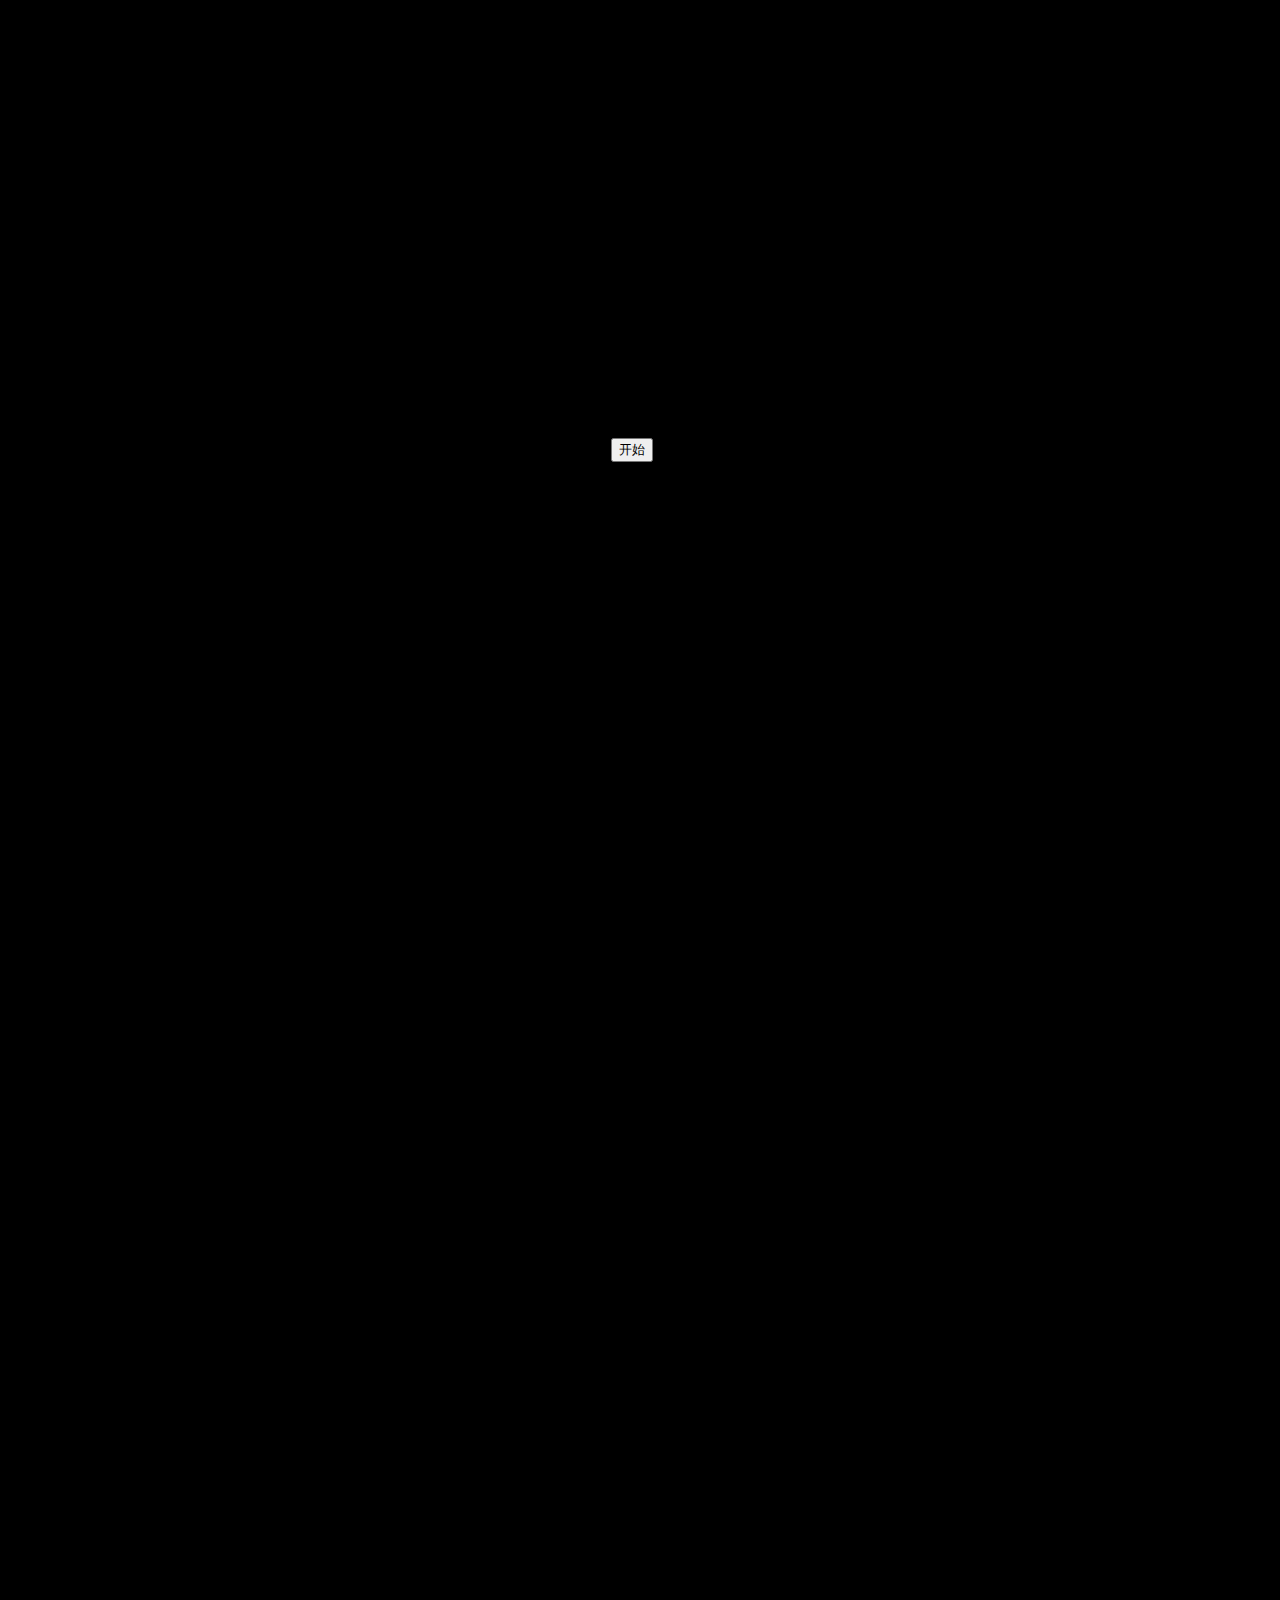
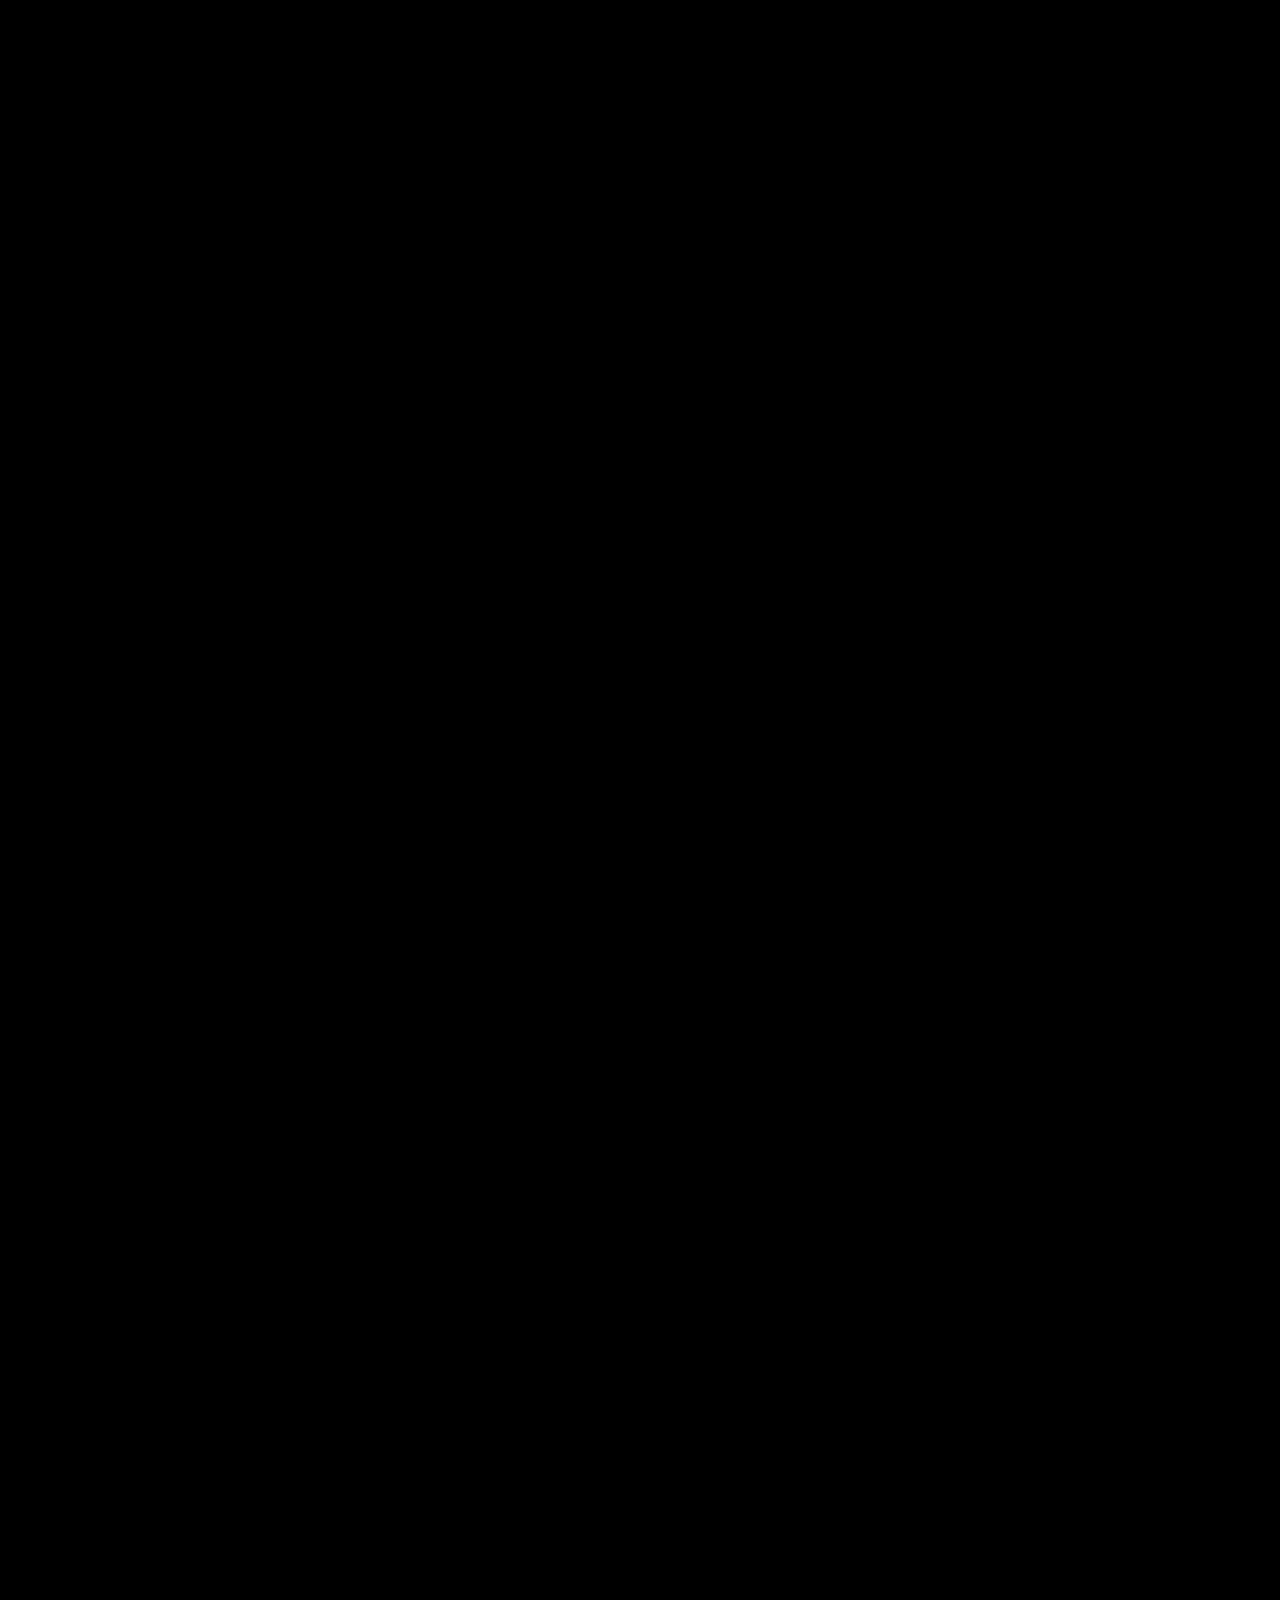
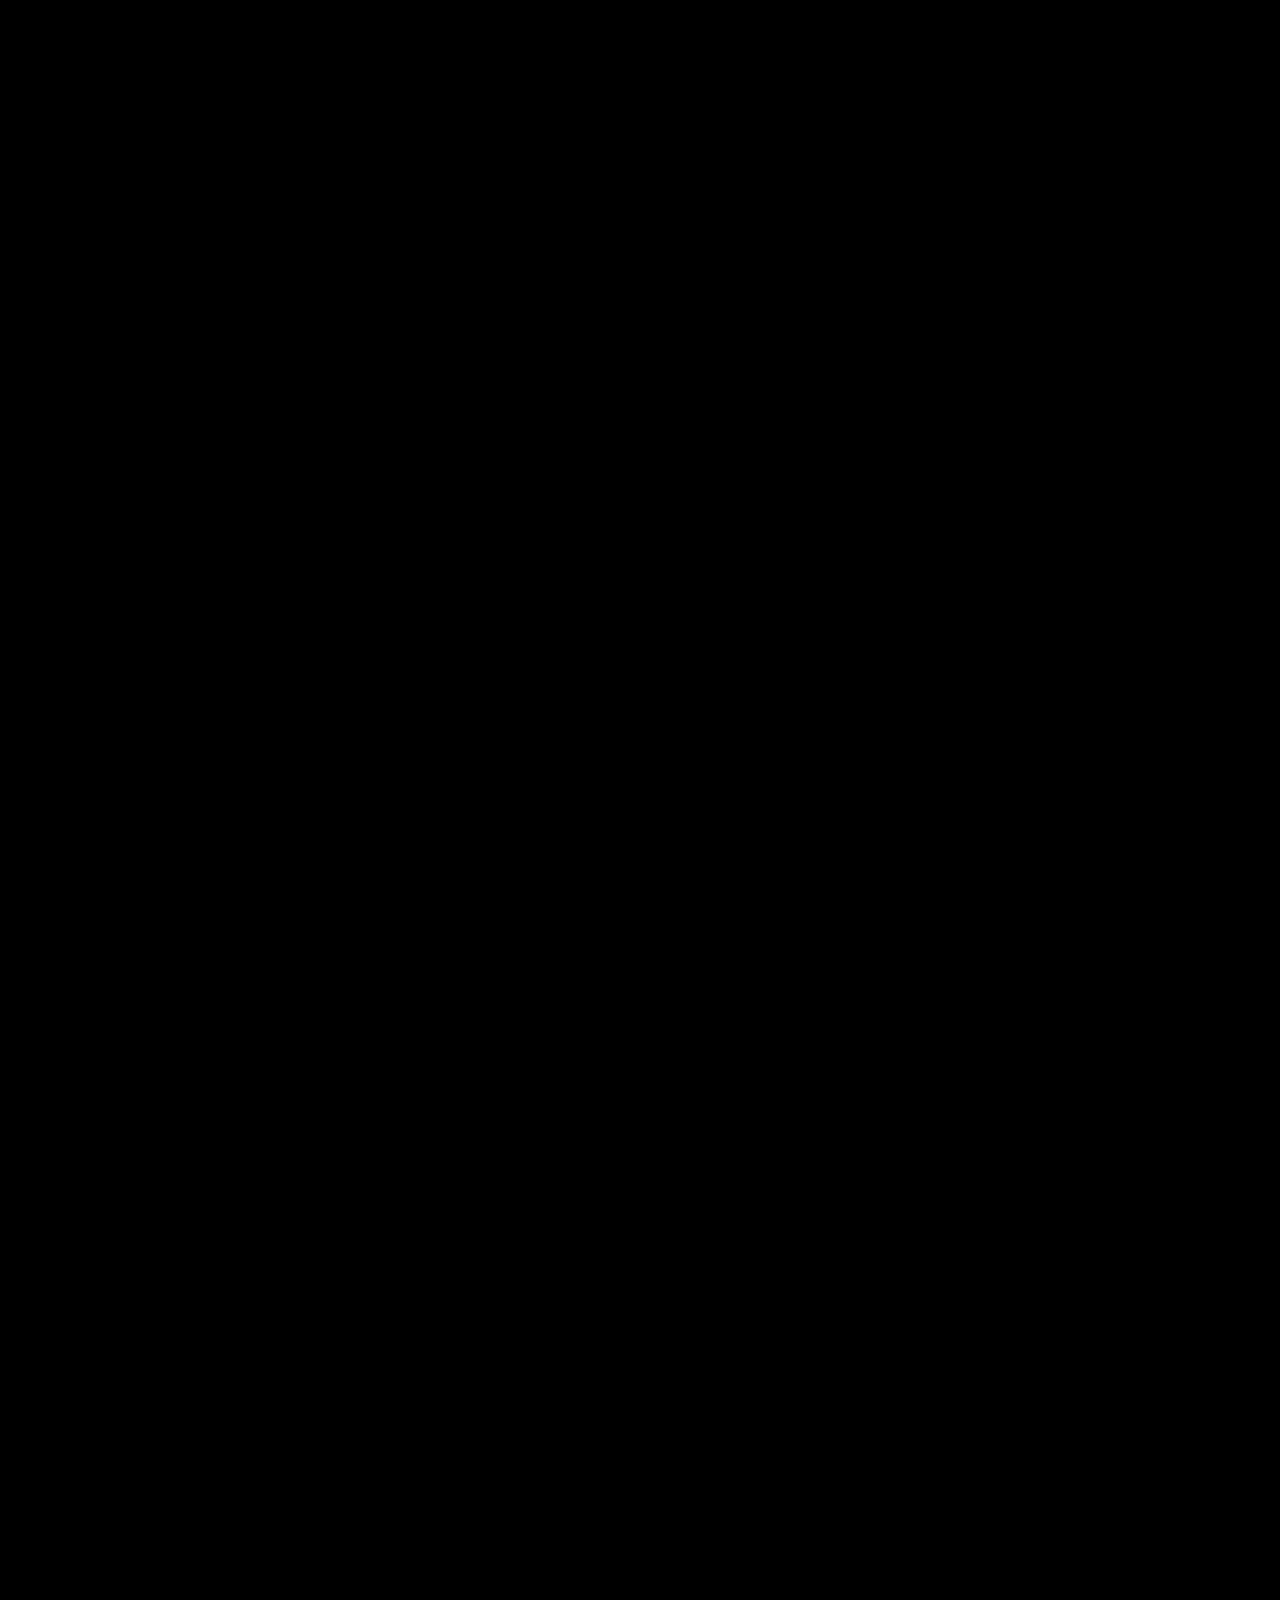
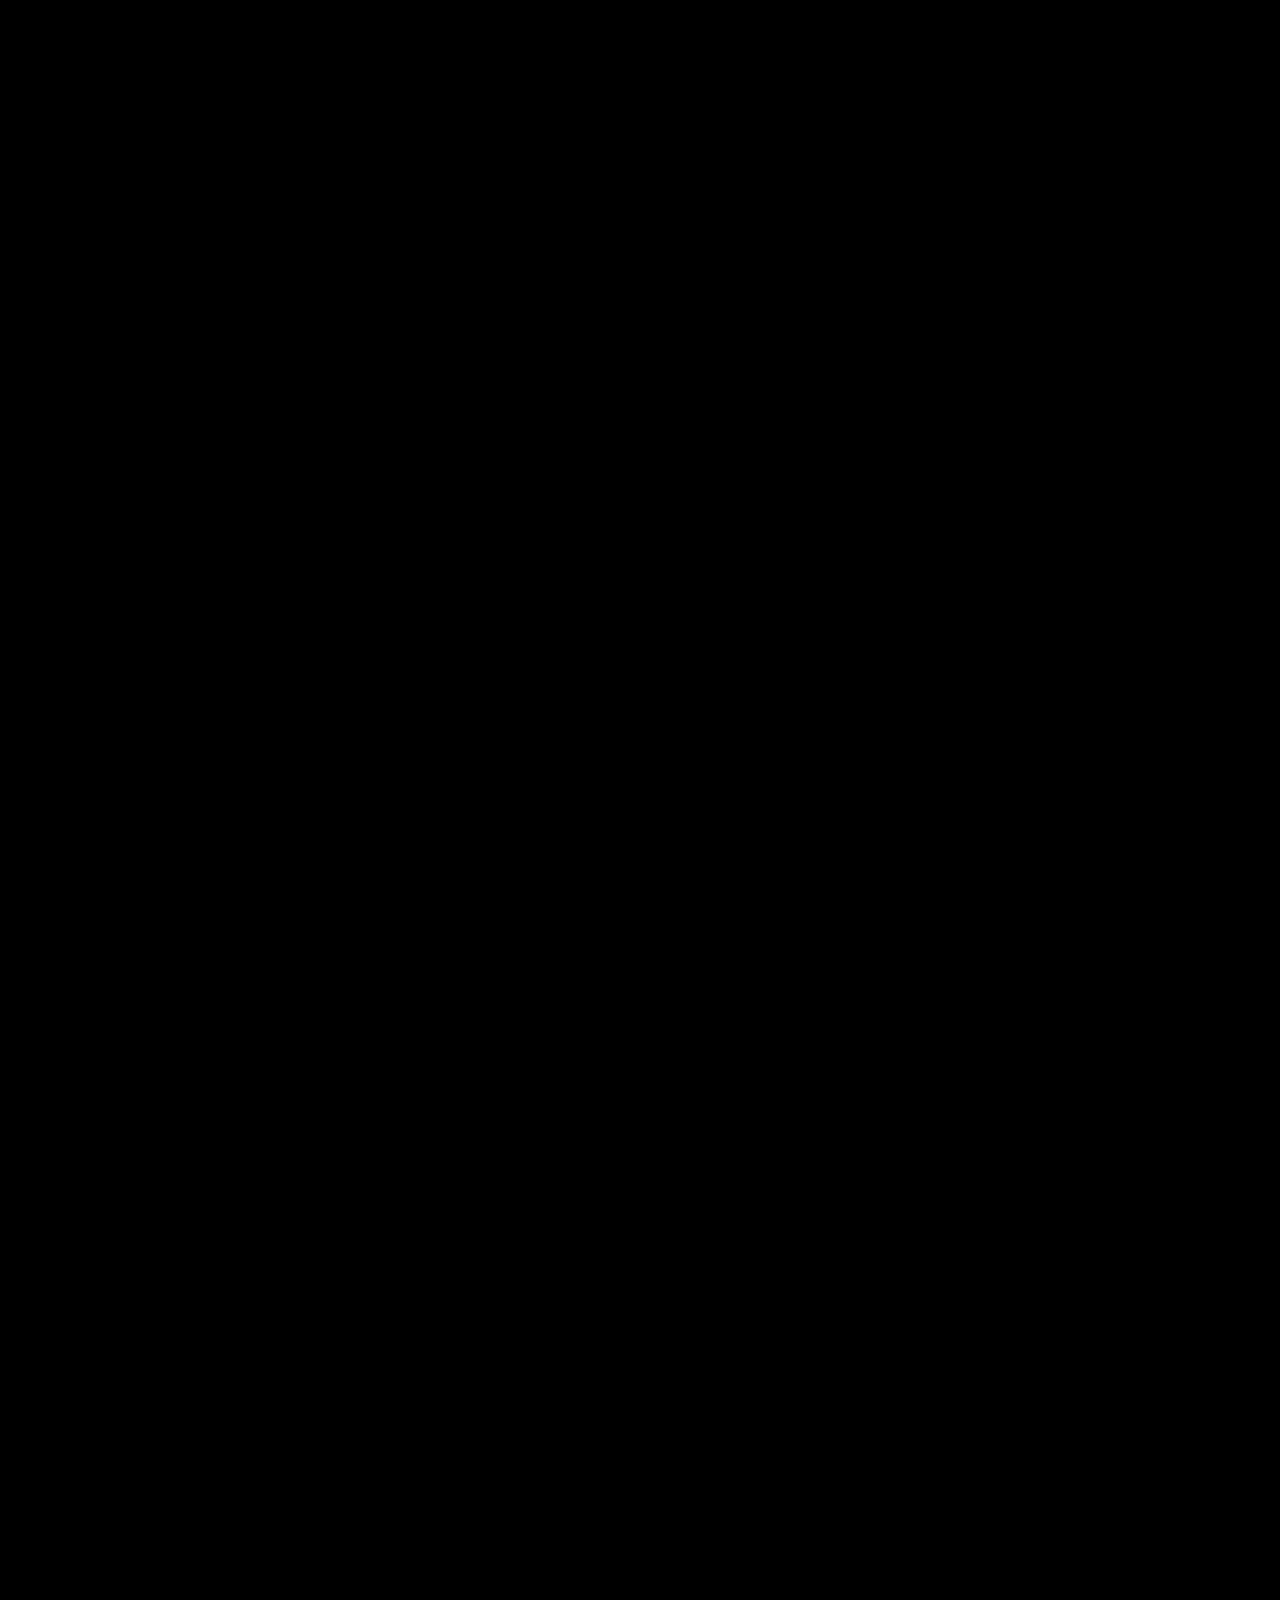
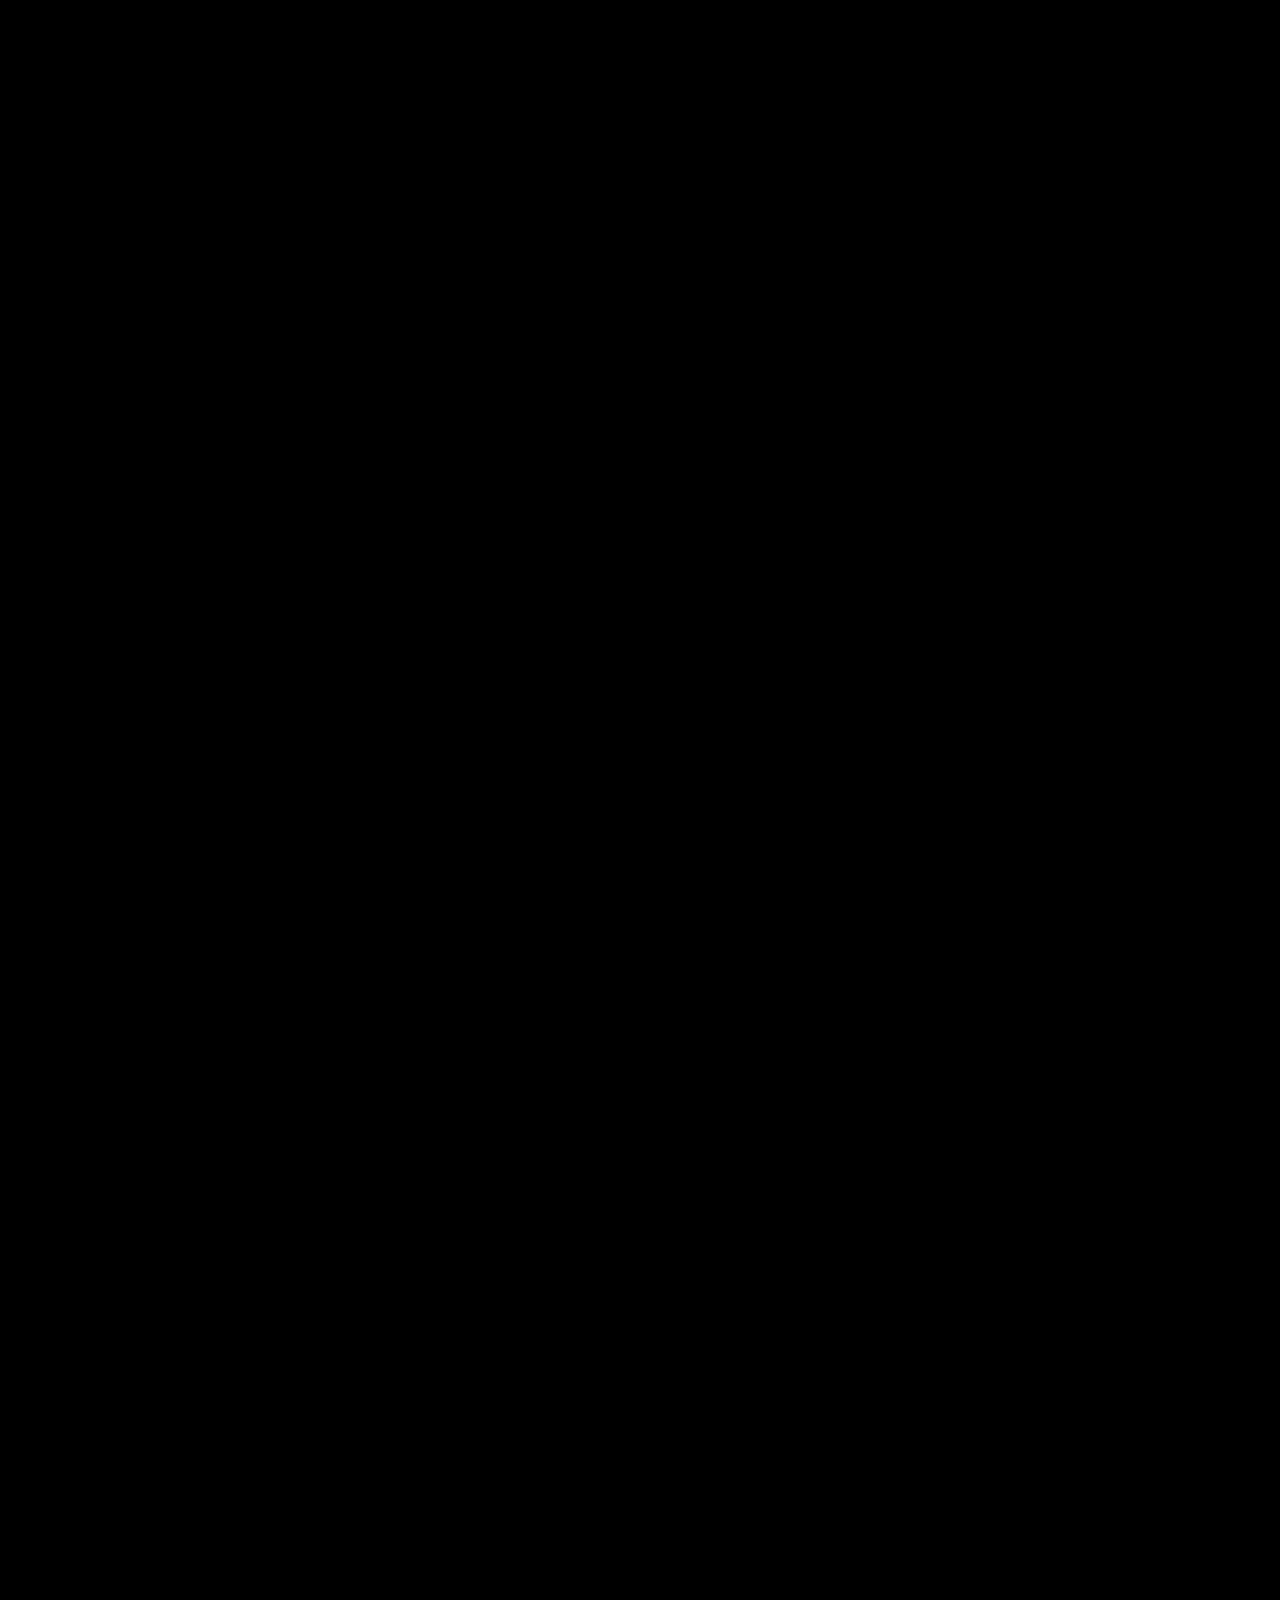
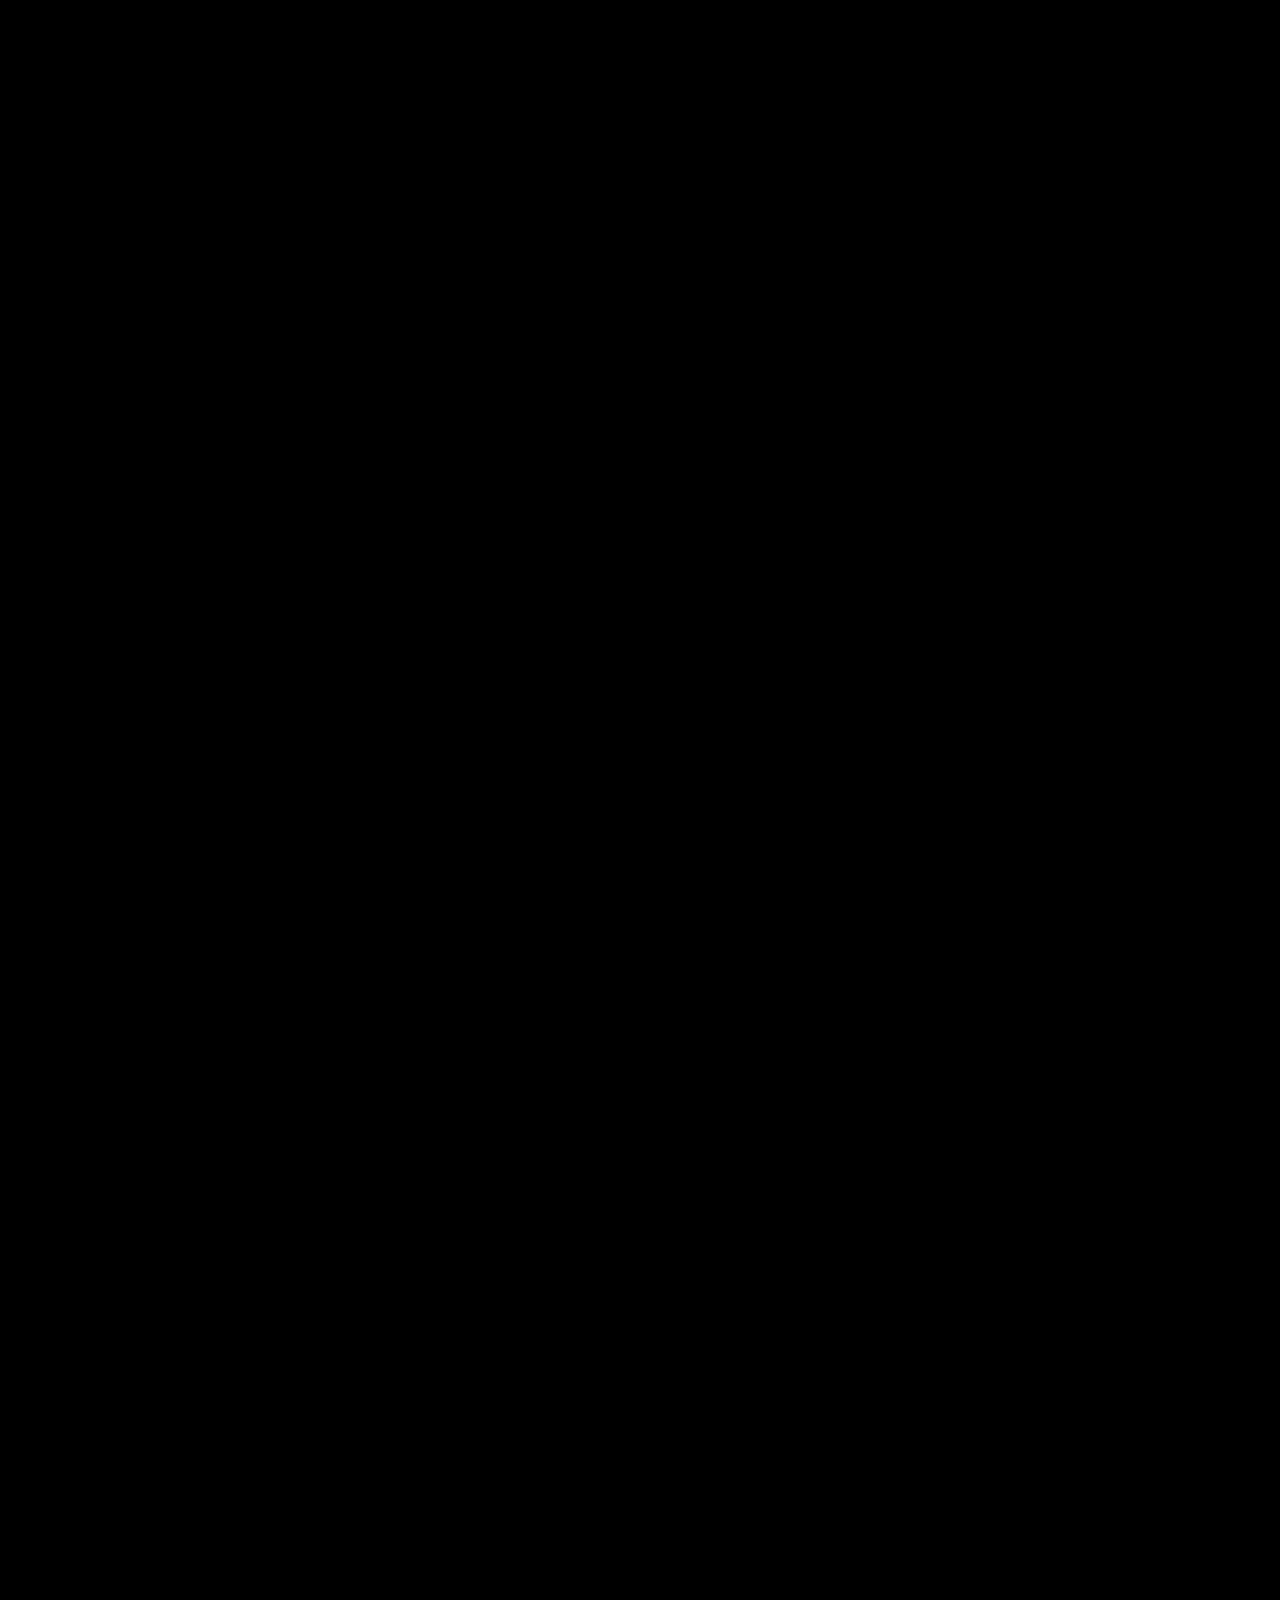
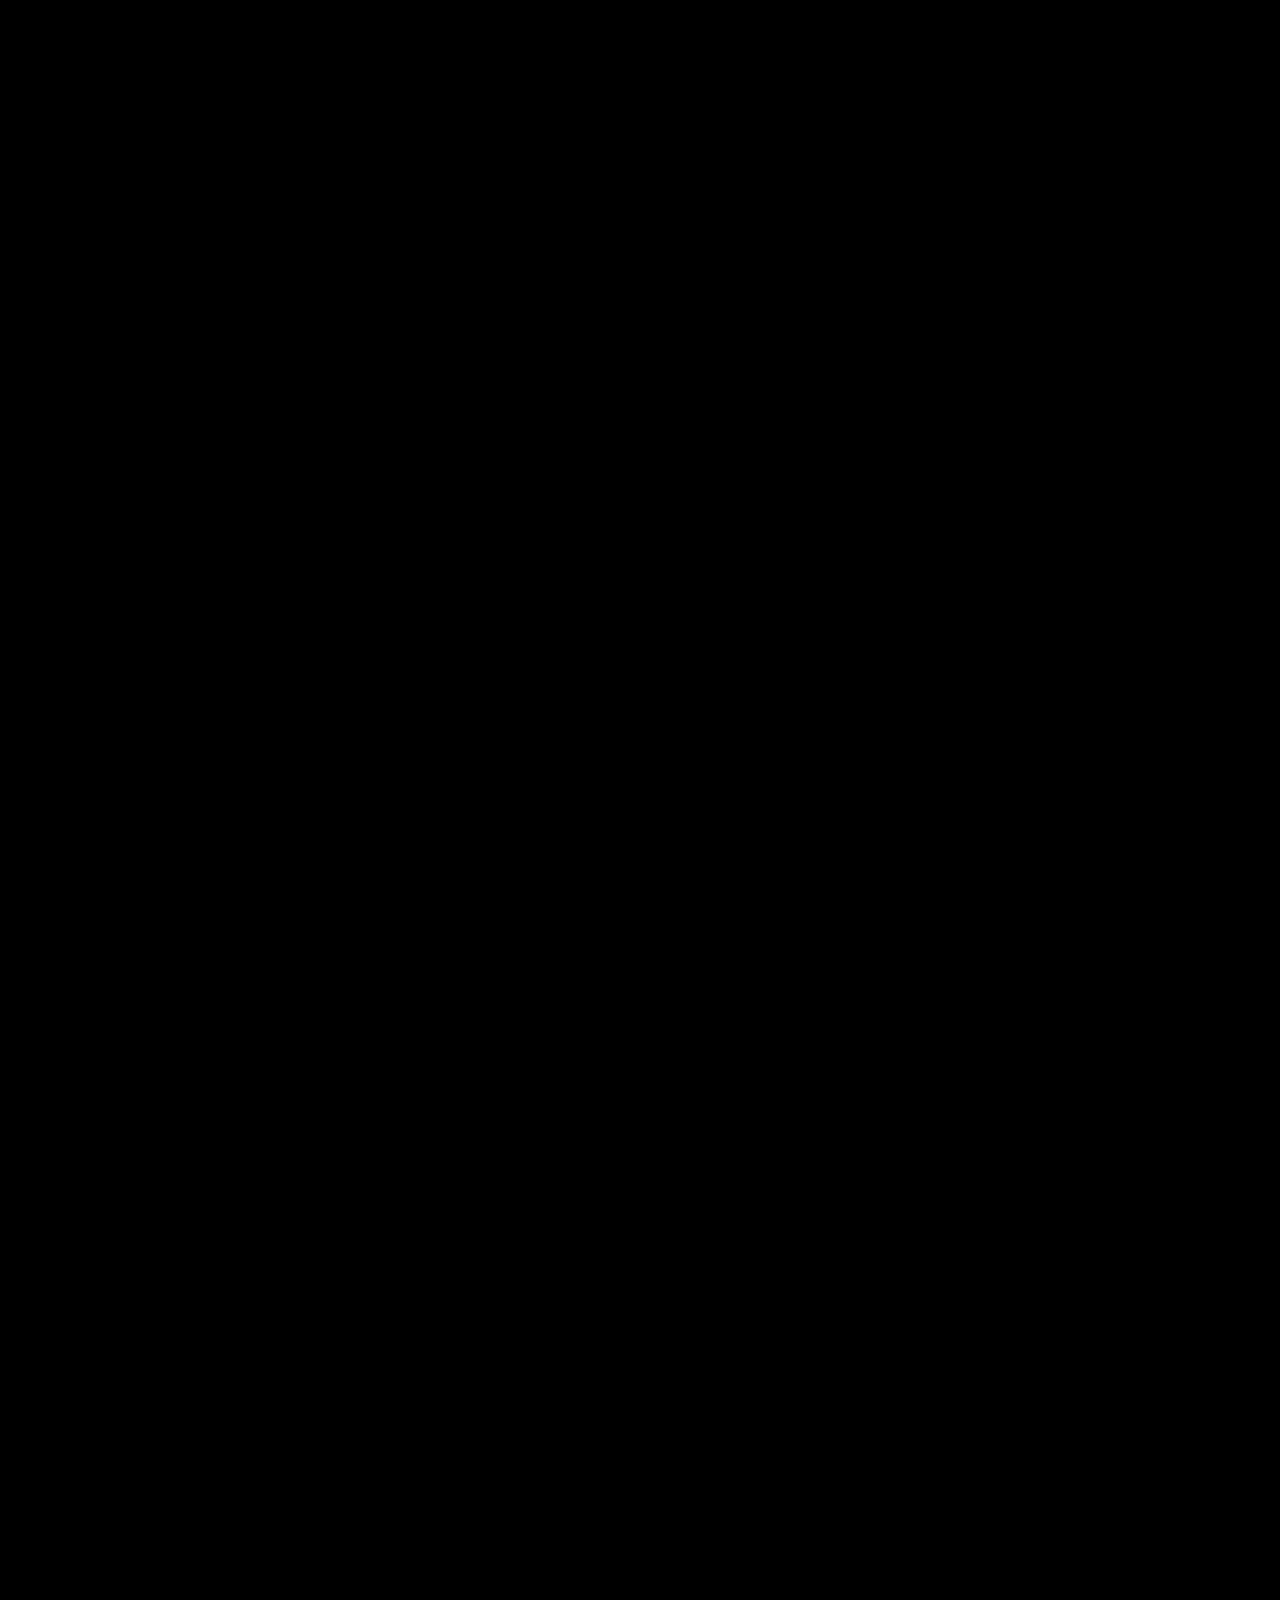
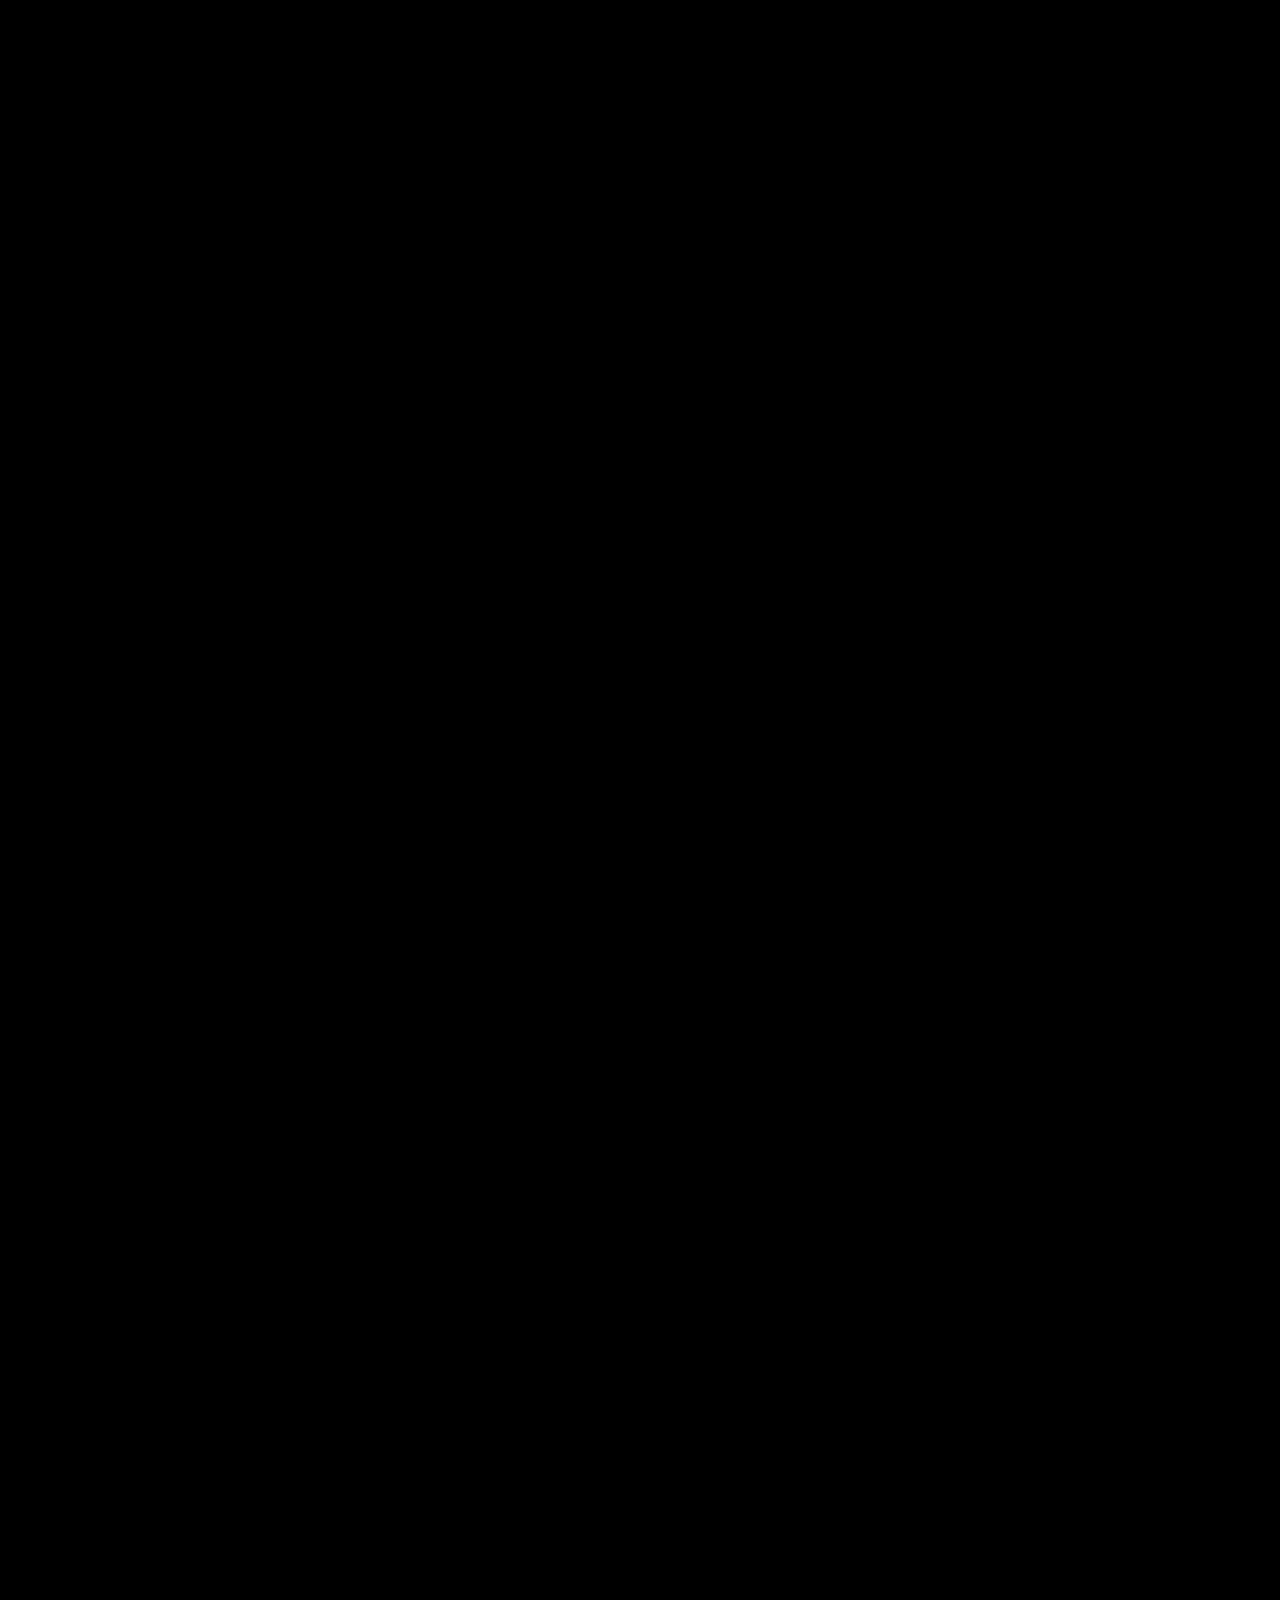
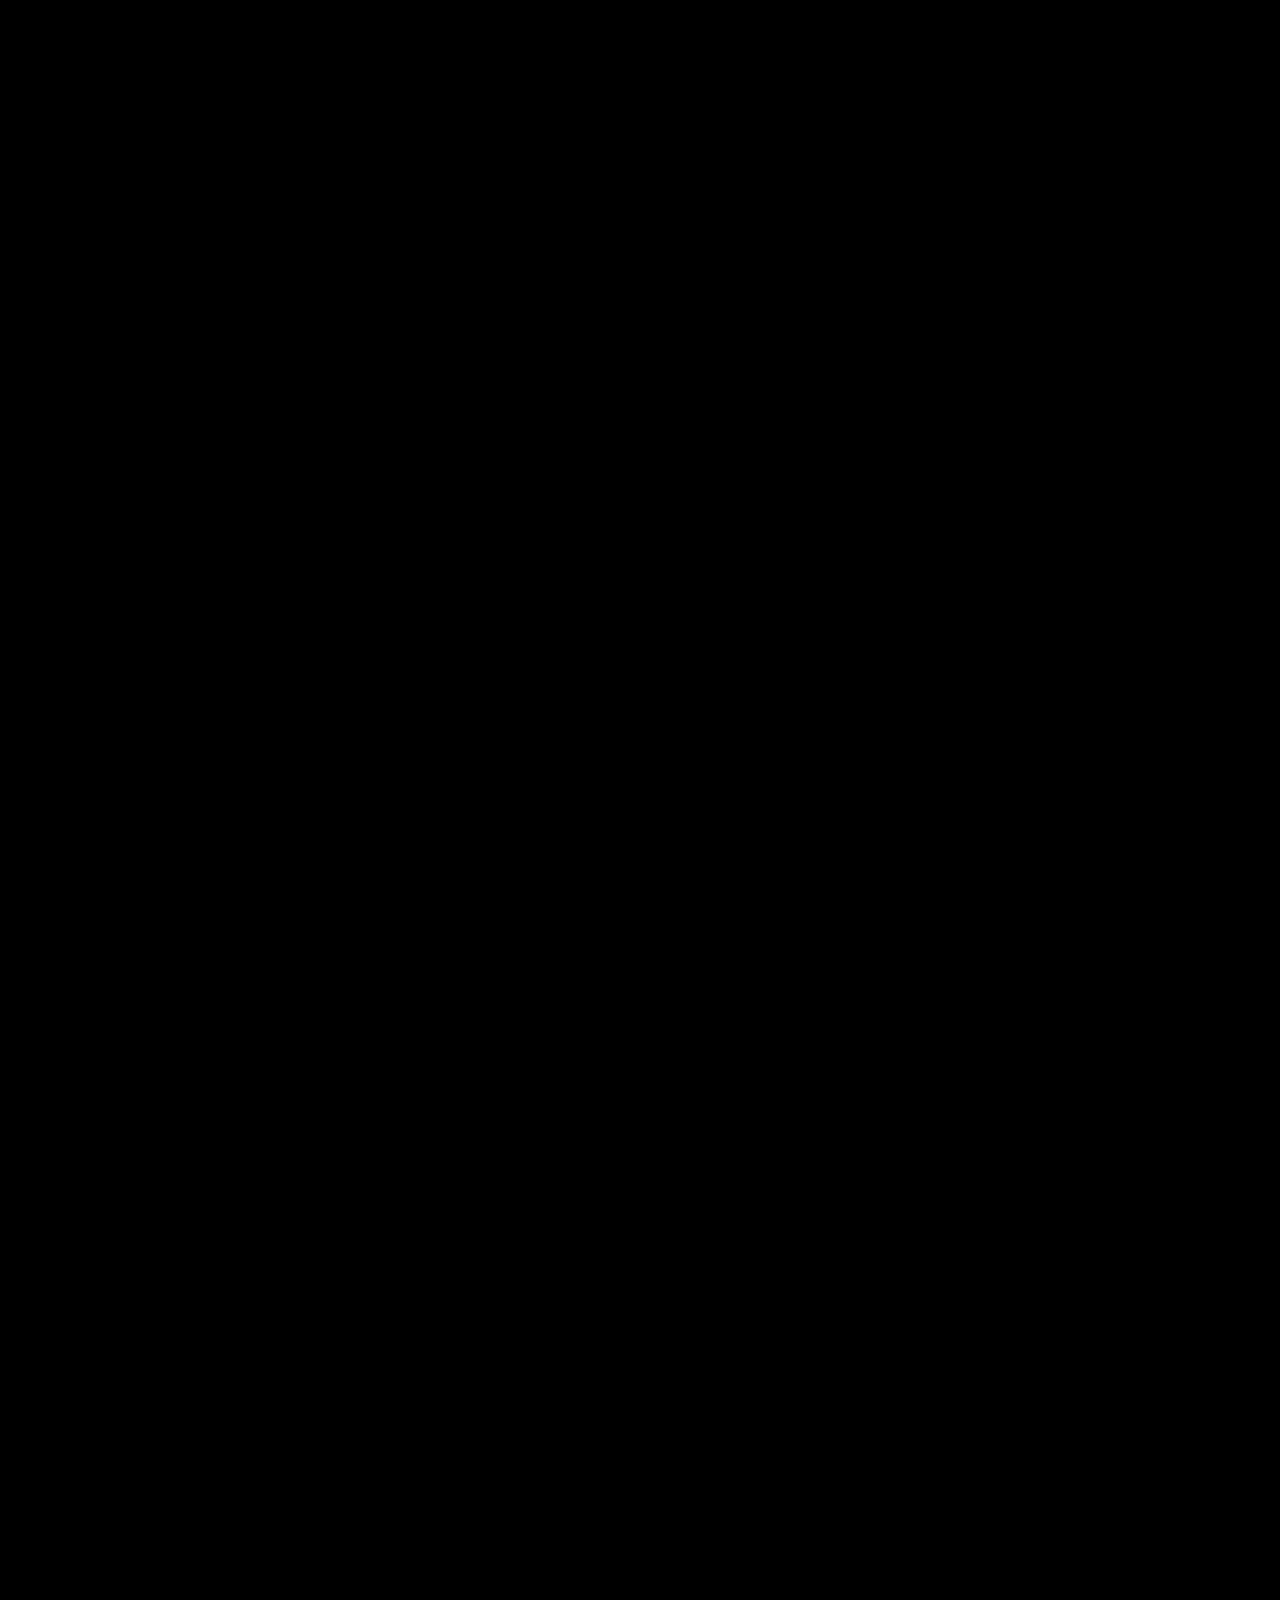
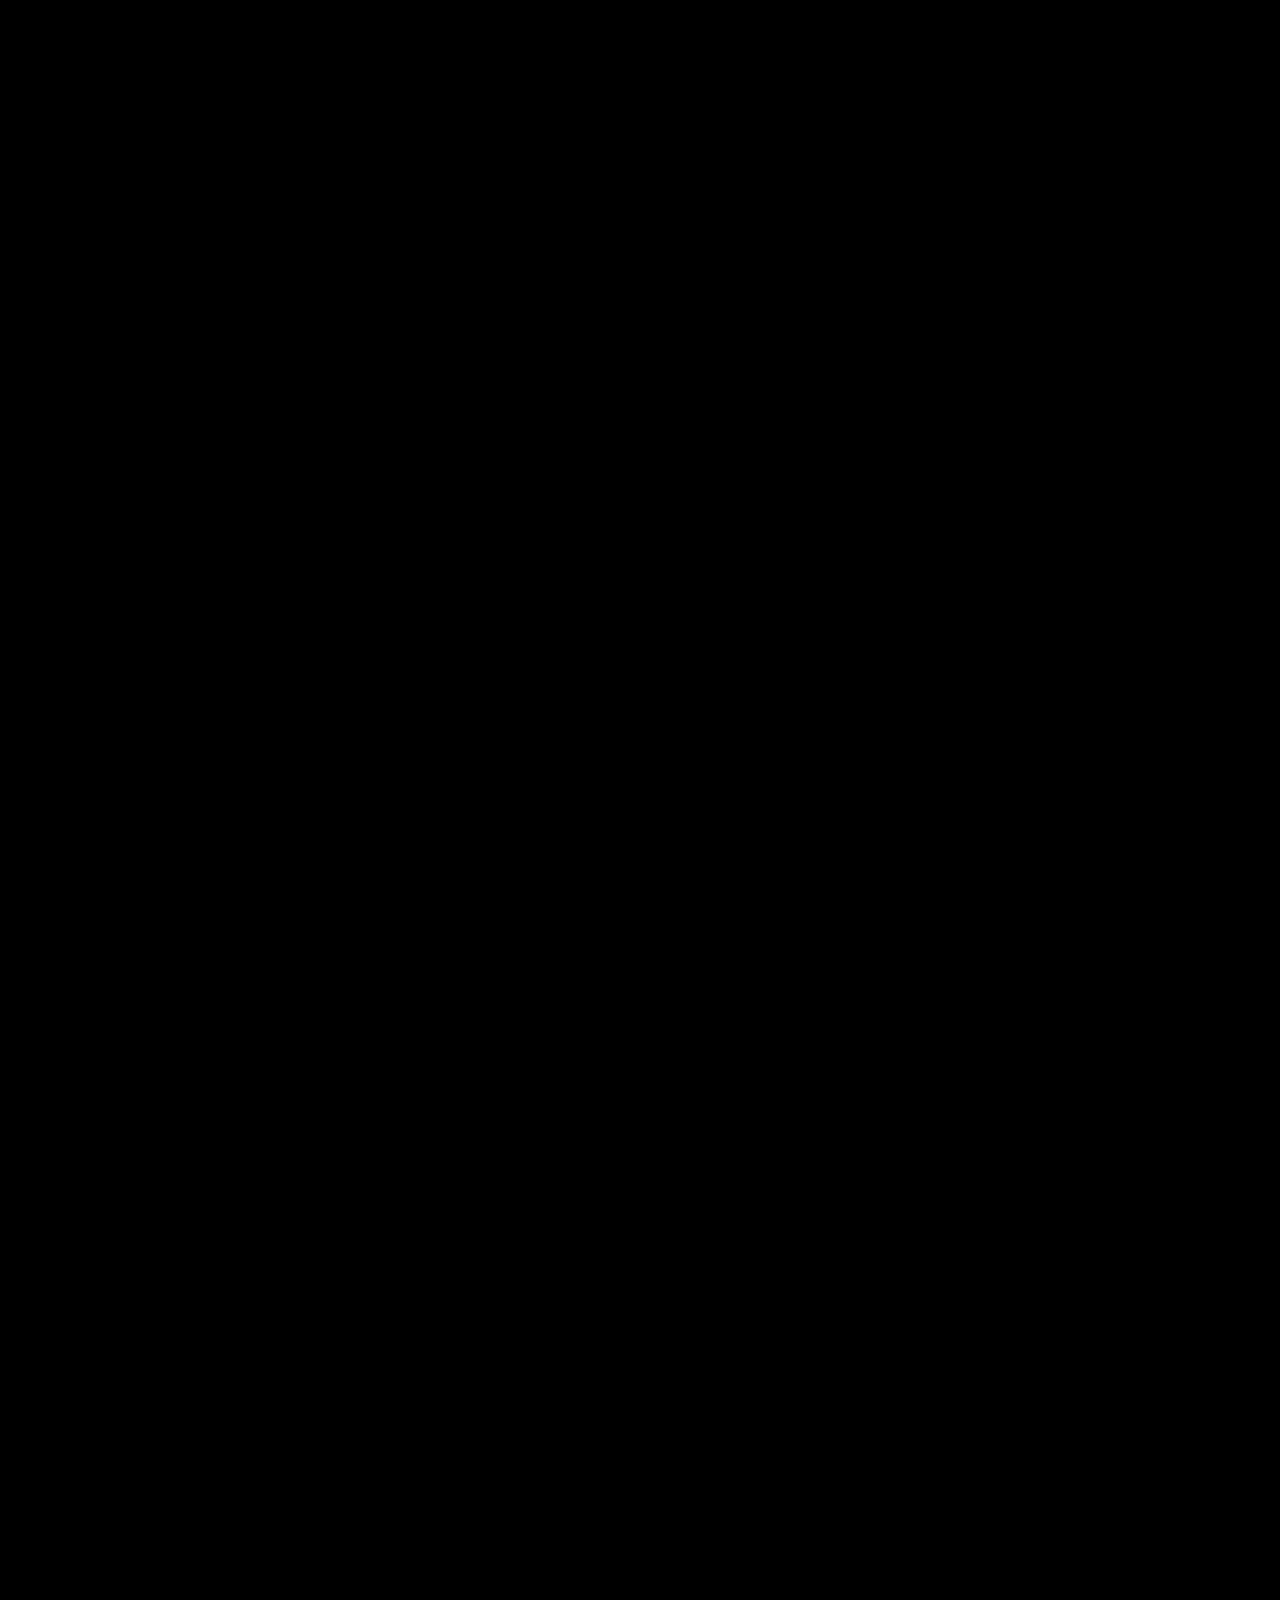
==== commit 864cd92f: "test" ====
--- a/index.html
+++ b/index.html
@@ -23,6 +23,12 @@
 
 </head>
 <body style="background: #000;">
+    <!-- 音乐 -->
+    <div id="audioBlock">
+        <audio id="bgmAudio" controls="controls" preload loop="loop" hidden>
+            <source src="audio/bgm.mp3" type="audio/mp3"  autoplay="true"/>
+        </audio>
+    </div>
     <!-- <div class="audioBtn-block" onClick="stopAndPlayAllAudio()">
         <button id="audioBtn" class="audio-no" style="background: url('images/music_icon.png?v=2') 0% 100% / cover"></button>
         <div id="musicing" class="musicing-bg" style="display: none;"></div>
@@ -42,34 +48,499 @@
     <!-- 动画 -->
     <div id="bm" style="overflow: hidden;"></div>
     <div id="text">
-        <div class="text-block" style="position: absolute;top: 30rem;">
+        <div class="wang-text text-block">
+            <span class="text-animate-0">站</span>
+            <span class="text-animate-0">在</span>
+            <span class="text-animate-0">2018</span>
+            <span class="text-animate-0">的</span>
+            <span class="text-animate-0">年</span>
+            <span class="text-animate-0">尾</span><br/>
+
+            <span class="text-animate-0">回</span>
+            <span class="text-animate-0">望</span>
+            <span class="text-animate-0">这</span>
+            <span class="text-animate-0">一</span>
+            <span class="text-animate-0">年</span><br/>
+
+            <span class="text-animate-0">给</span>
+            <span class="text-animate-0">你</span>
+            <span class="text-animate-0">留</span>
+            <span class="text-animate-0">下</span>
+            <span class="text-animate-0">了</span>
+            <span class="text-animate-0">什</span>
+            <span class="text-animate-0">么</span>
+            <span class="text-animate-0">？</span>
+        </div>
+        <div class="miao-text-1 text-block">
+            <span class="text-animate-0">新</span>
+            <span class="text-animate-0">年</span>
+            <span class="text-animate-0">伊</span>
+            <span class="text-animate-0">始</span>
+            <span class="text-animate-0">，</span>
+            <span class="text-animate-0">万</span>
+            <span class="text-animate-0">象</span>
+            <span class="text-animate-0">更</span>
+            <span class="text-animate-0">新</span>
+        </div>
+        <div class="miao-text-2 text-block">
+            <span class="text-animate-0">一</span>
+            <span class="text-animate-0">则</span>
+            <span class="text-animate-0">通</span>
+            <span class="text-animate-0">知</span>
+            <span class="text-animate-0">在</span>
+            <span class="text-animate-0">中</span>
+            <span class="text-animate-0">央</span>
+            <span class="text-animate-0">下</span>
+            <span class="text-animate-0">发</span><br/>
+
+            <span class="text-animate-0">一</span>
+            <span class="text-animate-0">次</span>
+            <span class="text-animate-0">会</span>
+            <span class="text-animate-0">议</span>
+            <span class="text-animate-0">在</span>
+            <span class="text-animate-0">佛</span>
+            <span class="text-animate-0">山</span>
+            <span class="text-animate-0">召</span>
+            <span class="text-animate-0">开</span><br/>
+
+            <span class="text-animate-0">改</span>
+            <span class="text-animate-0">变</span>
+            <span class="text-animate-0">，</span>
+            <span class="text-animate-0">从</span>
+            <span class="text-animate-0">此</span>
+            <span class="text-animate-0">发</span>
+            <span class="text-animate-0">生</span>
+        </div>
+        <div class="fu-text-1 text-block">
+            <span class="text-animate-0">就</span>
+            <span class="text-animate-0">像</span>
+            <span class="text-animate-0">一</span>
+            <span class="text-animate-0">滴</span>
+            <span class="text-animate-0">水</span>
+            <span class="text-animate-0">融</span>
+            <span class="text-animate-0">入</span>
+            <span class="text-animate-0">另</span>
+            <span class="text-animate-0">一</span>
+            <span class="text-animate-0">滴</span>
+            <span class="text-animate-0">水</span><br/>
+
+            <span class="text-animate-0">就</span>
+            <span class="text-animate-0">像</span>
+            <span class="text-animate-0">一</span>
+            <span class="text-animate-0">束</span>
+            <span class="text-animate-0">光</span>
+            <span class="text-animate-0">簇</span>
+            <span class="text-animate-0">拥</span>
+            <span class="text-animate-0">着</span>
+            <span class="text-animate-0">另</span>
+            <span class="text-animate-0">一</span>
+            <span class="text-animate-0">束</span>
+            <span class="text-animate-0">光</span>
+        </div>
+        <div class="fu-text-2 text-block">
+            <span class="text-animate-0">越</span>
+            <span class="text-animate-0">来</span>
+            <span class="text-animate-0">越</span>
+            <span class="text-animate-0">多</span>
+            <span class="text-animate-0">的</span>
+            <span class="text-animate-0">佛</span>
+            <span class="text-animate-0">山</span>
+            <span class="text-animate-0">人</span>
+            <span class="text-animate-0">点</span>
+            <span class="text-animate-0">亮</span>
+            <span class="text-animate-0">自</span>
+            <span class="text-animate-0">己</span><br/>
+
+            <span class="text-animate-0">照</span>
+            <span class="text-animate-0">亮</span>
+            <span class="text-animate-0">陌</span>
+            <span class="text-animate-0">生</span>
+            <span class="text-animate-0">人</span>
+            <span class="text-animate-0">的</span>
+            <span class="text-animate-0">生</span>
+            <span class="text-animate-0">活</span>
+        </div>
+        <div class="yu-text-1 text-block">
+            <span class="text-animate-0">那</span>
+            <span class="text-animate-0">雨</span>
+            <span class="text-animate-0">中</span>
+            <span class="text-animate-0">伸</span>
+            <span class="text-animate-0">过</span>
+            <span class="text-animate-0">来</span>
+            <span class="text-animate-0">的</span>
+            <span class="text-animate-0">一</span>
+            <span class="text-animate-0">双</span>
+            <span class="text-animate-0">手</span><br/>
+
+            <span class="text-animate-0">那</span>
+            <span class="text-animate-0">风</span>
+            <span class="text-animate-0">中</span>
+            <span class="text-animate-0">飘</span>
+            <span class="text-animate-0">飞</span>
+            <span class="text-animate-0">着</span>
+            <span class="text-animate-0">母</span>
+            <span class="text-animate-0">亲</span>
+            <span class="text-animate-0">的</span>
+            <span class="text-animate-0">白</span>
+            <span class="text-animate-0">发</span>
+        </div>
+        <div class="yu-text-2 text-block">
+            <span class="text-animate-0">那</span>
+            <span class="text-animate-0">年</span>
+            <span class="text-animate-0">少</span>
+            <span class="text-animate-0">时</span>
+            <span class="text-animate-0">光</span>
+            <span class="text-animate-0">最</span>
+            <span class="text-animate-0">拼</span>
+            <span class="text-animate-0">的</span>
+            <span class="text-animate-0">一</span>
+            <span class="text-animate-0">次</span>
+            <span class="text-animate-0">奋</span>
+            <span class="text-animate-0">斗</span><br/>
+
+            <span class="text-animate-0">对</span>
+            <span class="text-animate-0">他</span>
+            <span class="text-animate-0">们</span>
+            <span class="text-animate-0">道</span>
+            <span class="text-animate-0">一</span>
+            <span class="text-animate-0">声</span>
+            <span class="text-animate-0">：</span>
+            <span class="text-animate-0">还</span>
+            <span class="text-animate-0">好</span>
+            <span class="text-animate-0">你</span>
+            <span class="text-animate-0">在</span>
+        </div>
+        <div class="gui-text-1 text-block">
+            
+            <span class="text-animate-0">从</span>
+            <span class="text-animate-0">不</span>
+            <span class="text-animate-0">缺</span>
+            <span class="text-animate-0">少</span>
+            <span class="text-animate-0">撑</span>
+            <span class="text-animate-0">下</span>
+            <span class="text-animate-0">去</span>
+            <span class="text-animate-0">的</span>
+            <span class="text-animate-0">勇</span>
+            <span class="text-animate-0">气</span>
+        </div>
+        <div class="gui-text-2 text-block">
+            
+            <span class="text-animate-0">因</span>
+            <span class="text-animate-0">为</span>
+            <span class="text-animate-0">，</span>
+            <span class="text-animate-0">出</span>
+            <span class="text-animate-0">发</span>
+            <span class="text-animate-0">的</span>
+            <span class="text-animate-0">那</span>
+            <span class="text-animate-0">一</span>
+            <span class="text-animate-0">瞬</span><br/>
+
+            <span class="text-animate-0">整</span>
+            <span class="text-animate-0">个</span>
+            <span class="text-animate-0">城</span>
+            <span class="text-animate-0">市</span>
+            <span class="text-animate-0">已</span>
+            <span class="text-animate-0">将</span>
+            <span class="text-animate-0">我</span>
+            <span class="text-animate-0">拥</span>
+            <span class="text-animate-0">抱</span>
+        </div>
+        <div class="he-text text-block">
+            
+            <span class="text-animate-0">且</span>
+            <span class="text-animate-0">让</span>
+            <span class="text-animate-0">我</span>
+            <span class="text-animate-0">们</span>
+            <span class="text-animate-0">伸</span>
+            <span class="text-animate-0">出</span>
+            <span class="text-animate-0">手</span><br/>
+
+            <span class="text-animate-0">握</span>
+            <span class="text-animate-0">一</span>
+            <span class="text-animate-0">握</span><br/>
+
+            <span class="text-animate-0">共</span>
+            <span class="text-animate-0">同</span>
+            <span class="text-animate-0">穿</span>
+            <span class="text-animate-0">越</span>
+            <span class="text-animate-0">这</span>
+            <span class="text-animate-0">时</span>
+            <span class="text-animate-0">光</span>
+            <span class="text-animate-0">之</span>
+            <span class="text-animate-0">海</span>
+        </div>
+        <div class="shen-text text-block">
+            
+            <span class="text-animate-0">再</span>
+            <span class="text-animate-0">见</span>
+            <span class="text-animate-0">了</span>
+            <span class="text-animate-0">，</span>
+            <span class="text-animate-0">身</span>
+            <span class="text-animate-0">份</span>
+            <span class="text-animate-0">证</span><br/>
+
             <span class="text-animate-0">你</span>
             <span class="text-animate-0">好</span>
-            <span class="text-animate-0">啊</span>
-            <span class="text-animate-0">巴</span>
-            <span class="text-animate-0">啦</span>
-            <span class="text-animate-0">啦</span>
-            <span class="text-animate-0">你</span><br/>
+            <span class="text-animate-0">，</span>
+            <span class="text-animate-0">指</span>
+            <span class="text-animate-0">尖</span>
+            <span class="text-animate-0">服</span>
+            <span class="text-animate-0">务</span><br/>
+
+            <span class="text-animate-0">所</span>
+            <span class="text-animate-0">有</span>
+            <span class="text-animate-0">的</span>
+            <span class="text-animate-0">改</span>
+            <span class="text-animate-0">变</span>
+            <span class="text-animate-0">，</span>
+            <span class="text-animate-0">为</span>
+            <span class="text-animate-0">了</span>
+            <span class="text-animate-0">让</span>
+            <span class="text-animate-0">你</span>
+            <span class="text-animate-0">获</span>
+            <span class="text-animate-0">得</span><br/>
+
+            <span class="text-animate-0">更</span>
+            <span class="text-animate-0">便</span>
+            <span class="text-animate-0">利</span>
+            <span class="text-animate-0">的</span>
+            <span class="text-animate-0">生</span>
+            <span class="text-animate-0">活</span>
+        </div>
+        <div class="yi-text text-block">
+            
+            <span class="text-animate-0">正</span>
+            <span class="text-animate-0">如</span>
+            <span class="text-animate-0">短</span>
+            <span class="text-animate-0">暂</span>
+            <span class="text-animate-0">的</span>
+            <span class="text-animate-0">阵</span>
+            <span class="text-animate-0">痛</span><br/>
+
+            <span class="text-animate-0">是</span>
+            <span class="text-animate-0">在</span>
+            <span class="text-animate-0">谱</span>
+            <span class="text-animate-0">写</span>
+            <span class="text-animate-0">更</span>
             <span class="text-animate-0">好</span>
-            <span class="text-animate-0">啊</span>
-            <span class="text-animate-0">巴</span>
-            <span class="text-animate-0">啦</span>
-            <span class="text-animate-0">啦</span>
+            <span class="text-animate-0">的</span>
+            <span class="text-animate-0">未</span>
+            <span class="text-animate-0">来</span>
+        </div>
+        <div class="long-text text-block">
+            
+            <span class="text-animate-0">共</span>
+            <span class="text-animate-0">同</span>
+            <span class="text-animate-0">见</span>
+            <span class="text-animate-0">证</span>
+            <span class="text-animate-0">荣</span>
+            <span class="text-animate-0">耀</span><br/>
+
+            <span class="text-animate-0">重</span>
+            <span class="text-animate-0">回</span>
+            <span class="text-animate-0">世</span>
+            <span class="text-animate-0">界</span>
+            <span class="text-animate-0">之</span>
+            <span class="text-animate-0">巅</span>
+        </div>
+        <div class="jiu-text-1 text-block">
+            
+            <span class="text-animate-0">纵</span>
+            <span class="text-animate-0">此</span>
+            <span class="text-animate-0">去</span>
+            <span class="text-animate-0">别</span>
+            <span class="text-animate-0">离</span>
+            <span class="text-animate-0">，</span>
+            <span class="text-animate-0">不</span>
+            <span class="text-animate-0">知</span>
+            <span class="text-animate-0">归</span>
+            <span class="text-animate-0">期</span>
+        </div>
+        <div class="jiu-text-2 text-block">
+            
+            <span class="text-animate-0">但</span>
+            <span class="text-animate-0">是</span>
+            <span class="text-animate-0">，</span>
+            <span class="text-animate-0">佛</span>
+            <span class="text-animate-0">山</span>
+            <span class="text-animate-0">人</span>
+            <span class="text-animate-0">的</span>
+            <span class="text-animate-0">记</span>
+            <span class="text-animate-0">忆</span>
+            <span class="text-animate-0">中</span><br/>
+            
+            <span class="text-animate-0">永</span>
+            <span class="text-animate-0">远</span>
+            <span class="text-animate-0">都</span>
+            <span class="text-animate-0">会</span>
+            <span class="text-animate-0">有</span>
+            <span class="text-animate-0">属</span>
+            <span class="text-animate-0">于</span>
+            <span class="text-animate-0">它</span>
+            <span class="text-animate-0">的</span>
+            <span class="text-animate-0">一</span>
+            <span class="text-animate-0">角</span>
+        </div>
+        <div class="xiao-text-1 text-block">
+            
+            <span class="text-animate-0">没</span>
+            <span class="text-animate-0">有</span>
+            <span class="text-animate-0">哪</span>
+            <span class="text-animate-0">个</span>
+            <span class="text-animate-0">黎</span>
+            <span class="text-animate-0">明</span>
+            <span class="text-animate-0">能</span>
+            <span class="text-animate-0">阻</span>
+            <span class="text-animate-0">止</span>
+            <span class="text-animate-0">阳</span>
+            <span class="text-animate-0">光</span>
+        </div>
+        <div class="xiao-text-2 text-block">
+            
+            <span class="text-animate-0">旧</span>
+            <span class="text-animate-0">的</span>
+            <span class="text-animate-0">刚</span>
+            <span class="text-animate-0">刚</span>
+            <span class="text-animate-0">被</span>
+            <span class="text-animate-0">颠</span>
+            <span class="text-animate-0">覆</span>
+            
+            <span class="text-animate-0">就</span>
+            <span class="text-animate-0">有</span>
+            <span class="text-animate-0">新</span>
+            <span class="text-animate-0">的</span>
+            <span class="text-animate-0">正</span>
+            <span class="text-animate-0">在</span>
+            <span class="text-animate-0">诞</span>
+            <span class="text-animate-0">生</span>
+        </div>
+        <div class="jian-text-1 text-block">
+            
+            <span class="text-animate-0">在</span>
+            <span class="text-animate-0">钢</span>
+            <span class="text-animate-0">筋</span>
+            <span class="text-animate-0">水</span>
+            <span class="text-animate-0">泥</span>
+            <span class="text-animate-0">的</span>
+            <span class="text-animate-0">城</span>
+            <span class="text-animate-0">市</span>
+            <span class="text-animate-0">里</span>
+        </div>
+        <div class="jian-text-2 text-block">
+            
+            <span class="text-animate-0">许</span>
             <span class="text-animate-0">你</span>
-            <span class="text-animate-0">好</span>
-            <span class="text-animate-0">啊</span>
-            <span class="text-animate-0">巴</span>
-            <span class="text-animate-0">啦</span>
-            <span class="text-animate-0">啦</span>
+            <span class="text-animate-0">一</span>
+            <span class="text-animate-0">处</span>
+            <span class="text-animate-0">文</span>
+            <span class="text-animate-0">化</span>
+            <span class="text-animate-0">的</span>
+            <span class="text-animate-0">绿</span>
+            <span class="text-animate-0">洲</span>
+        </div>
+        <div class="jian-text-3 text-block">
+            
+            <span class="text-animate-0">让</span>
+            <span class="text-animate-0">你</span>
+            <span class="text-animate-0">得</span>
+            <span class="text-animate-0">以</span>
+            <span class="text-animate-0">诗</span>
+            <span class="text-animate-0">意</span>
+            <span class="text-animate-0">地</span>
+            <span class="text-animate-0">栖</span>
+            <span class="text-animate-0">居</span>
+        </div>
+        <div class="tie-text text-block">
+            
+            <span class="text-animate-0">一</span>
+            <span class="text-animate-0">起</span>
+            <span class="text-animate-0">飞</span>
+            <span class="text-animate-0">过</span>
+            <span class="text-animate-0">高</span>
+            <span class="text-animate-0">山</span><br/>
+
+            <span class="text-animate-0">一</span>
+            <span class="text-animate-0">起</span>
+            <span class="text-animate-0">跨</span>
+            <span class="text-animate-0">越</span>
+            <span class="text-animate-0">海</span>
+            <span class="text-animate-0">洋</span><br/>
+
+            <span class="text-animate-0">一</span>
+            <span class="text-animate-0">路</span>
+            <span class="text-animate-0">同</span>
+            <span class="text-animate-0">行</span>
+            <span class="text-animate-0">，</span>
+            <span class="text-animate-0">向</span>
+            <span class="text-animate-0">着</span>
+            <span class="text-animate-0">远</span>
+            <span class="text-animate-0">方</span>
+        </div>
+        <div class="yin-text text-block">
+            
+            <span class="text-animate-0">在</span>
+            <span class="text-animate-0">城</span>
+            <span class="text-animate-0">市</span>
+            <span class="text-animate-0">的</span>
+            <span class="text-animate-0">上</span>
+            <span class="text-animate-0">空</span><br/>
+
+            <span class="text-animate-0">再</span>
+            <span class="text-animate-0">次</span>
+            <span class="text-animate-0">星</span>
+            <span class="text-animate-0">光</span>
+            <span class="text-animate-0">璀</span>
+            <span class="text-animate-0">璨</span>
+        </div>
+        <div class="end-text text-block">
+            
+            <span class="text-animate-0">今</span>
+            <span class="text-animate-0">天</span><br/>
+
+            <span class="text-animate-0">时</span>
+            <span class="text-animate-0">间</span>
+            <span class="text-animate-0">再</span>
+            <span class="text-animate-0">一</span>
+            <span class="text-animate-0">次</span>
+            <span class="text-animate-0">开</span>
+            <span class="text-animate-0">始</span><br/>
+
+            <span class="text-animate-0">800</span>
+            <span class="text-animate-0">万</span>
+            <span class="text-animate-0">佛</span>
+            <span class="text-animate-0">山</span>
+            <span class="text-animate-0">人</span>
+            <span class="text-animate-0">再</span>
+            <span class="text-animate-0">次</span>
+            <span class="text-animate-0">出</span>
+            <span class="text-animate-0">发</span><br/>
+
+            <span class="text-animate-0">走</span>
+            <span class="text-animate-0">向</span>
+            <span class="text-animate-0">新</span>
+            <span class="text-animate-0">的</span>
+            <span class="text-animate-0">一</span>
+            <span class="text-animate-0">年</span>
+            <span class="text-animate-0">，</span>
+            <span class="text-animate-0">新</span>
+            <span class="text-animate-0">的</span>
+            <span class="text-animate-0">时</span>
+            <span class="text-animate-0">代</span>
         </div>
     </div>
-    <div class="page" style="height: 10000px">
+    <div class="page" style="height: 100000px">
     </div>
     <div id="pageY" style="position: fixed;top: 0;"></div>
+    <!-- 音乐 -->
+    <div class="audioBtn-block" onClick="stopAndPlayAllAudio()">
+        <button id="audioBtn" class="audio-no" style="background: url('images/music_icon.png?v=0.1') 0% 100% / cover"></button>
+        <div id="musicing" class="musicing-bg" style="display: none;"></div>
+    </div>
 
     <script src="http://res.wx.qq.com/open/js/jweixin-1.0.0.js"></script>
     <script src="three/jquery-3.3.1.min.js"></script>
     <script src="three/bodymovin.js"></script>
+    <script src="js/audioPlay.js"></script>
     <script src="js/preLoadImg.js"></script>
     <script src="js/float_font.js"></script>
     <script src="js/index.js?v=2"></script>
--- a/css/float_font.css
+++ b/css/float_font.css
@@ -13,6 +13,9 @@
     .text-block span{
         display: inline-block;
         transition: .1s;
+    }
+    .text-block {
+        position: absolute;
     }
     .text-animate-0{
         transform: translate(0px,-60px) rotate(60deg);
@@ -57,4 +60,98 @@
     .text-animate-10{
         transform: translate(0px,-0px) rotate(0deg);
         opacity: 1; 
-    }+    }
+
+.wang-text {
+    left: 13%;
+    top: 70%;
+}
+.miao-text-1 {
+    top: 30%;
+    left: 20%;
+}
+.miao-text-2 {
+    top: 17%;
+    left: 20%;
+}
+.fu-text-1 {
+    top: 20%;
+    left: 11%;
+}
+.fu-text-2 {
+    top: 55%;
+    left: 12%;
+}
+.yu-text-1 {
+    top: 20%;
+    left: 14%;
+}
+.yu-text-2 {
+    top: 26%;
+    left: 11%;
+}
+.gui-text-1 {
+    top: 20%;
+    left: 18%;
+}
+.gui-text-2 {
+    top: 70%;
+    left: 14%;
+}
+.he-text {
+    top: 70%;
+    left: 17%;
+}
+.shen-text {
+    top: 46%;
+    left: 19%;
+}
+.yi-text {
+    top: 40%;
+    left: 22%;
+}
+.long-text {
+    top: 70%;
+    left: 31%;
+}
+.jiu-text-1 {
+    top: 57%;
+    left: 20%;
+}
+.jiu-text-2 {
+    top: 46%;
+    left: 15%;
+}
+.xiao-text-1 {
+    top: 73%;
+    left: 15%;
+}
+.xiao-text-2 {
+    top: 50%;
+    left: 10%;
+}
+.jian-text-1 {
+    top: 26%;
+    left: 22%;
+}
+.jian-text-2 {
+    top: 26%;
+    left: 22%;
+}
+.jian-text-3 {
+    top: 26%;
+    left: 22%;
+}
+.tie-text {
+    top: 18%;
+    left: 11%;
+}
+.yin-text {
+    top: 49%;
+    width: 1px;
+    left: 16%;
+}
+.end-text {
+    top: 28%;
+    left: 12%;
+}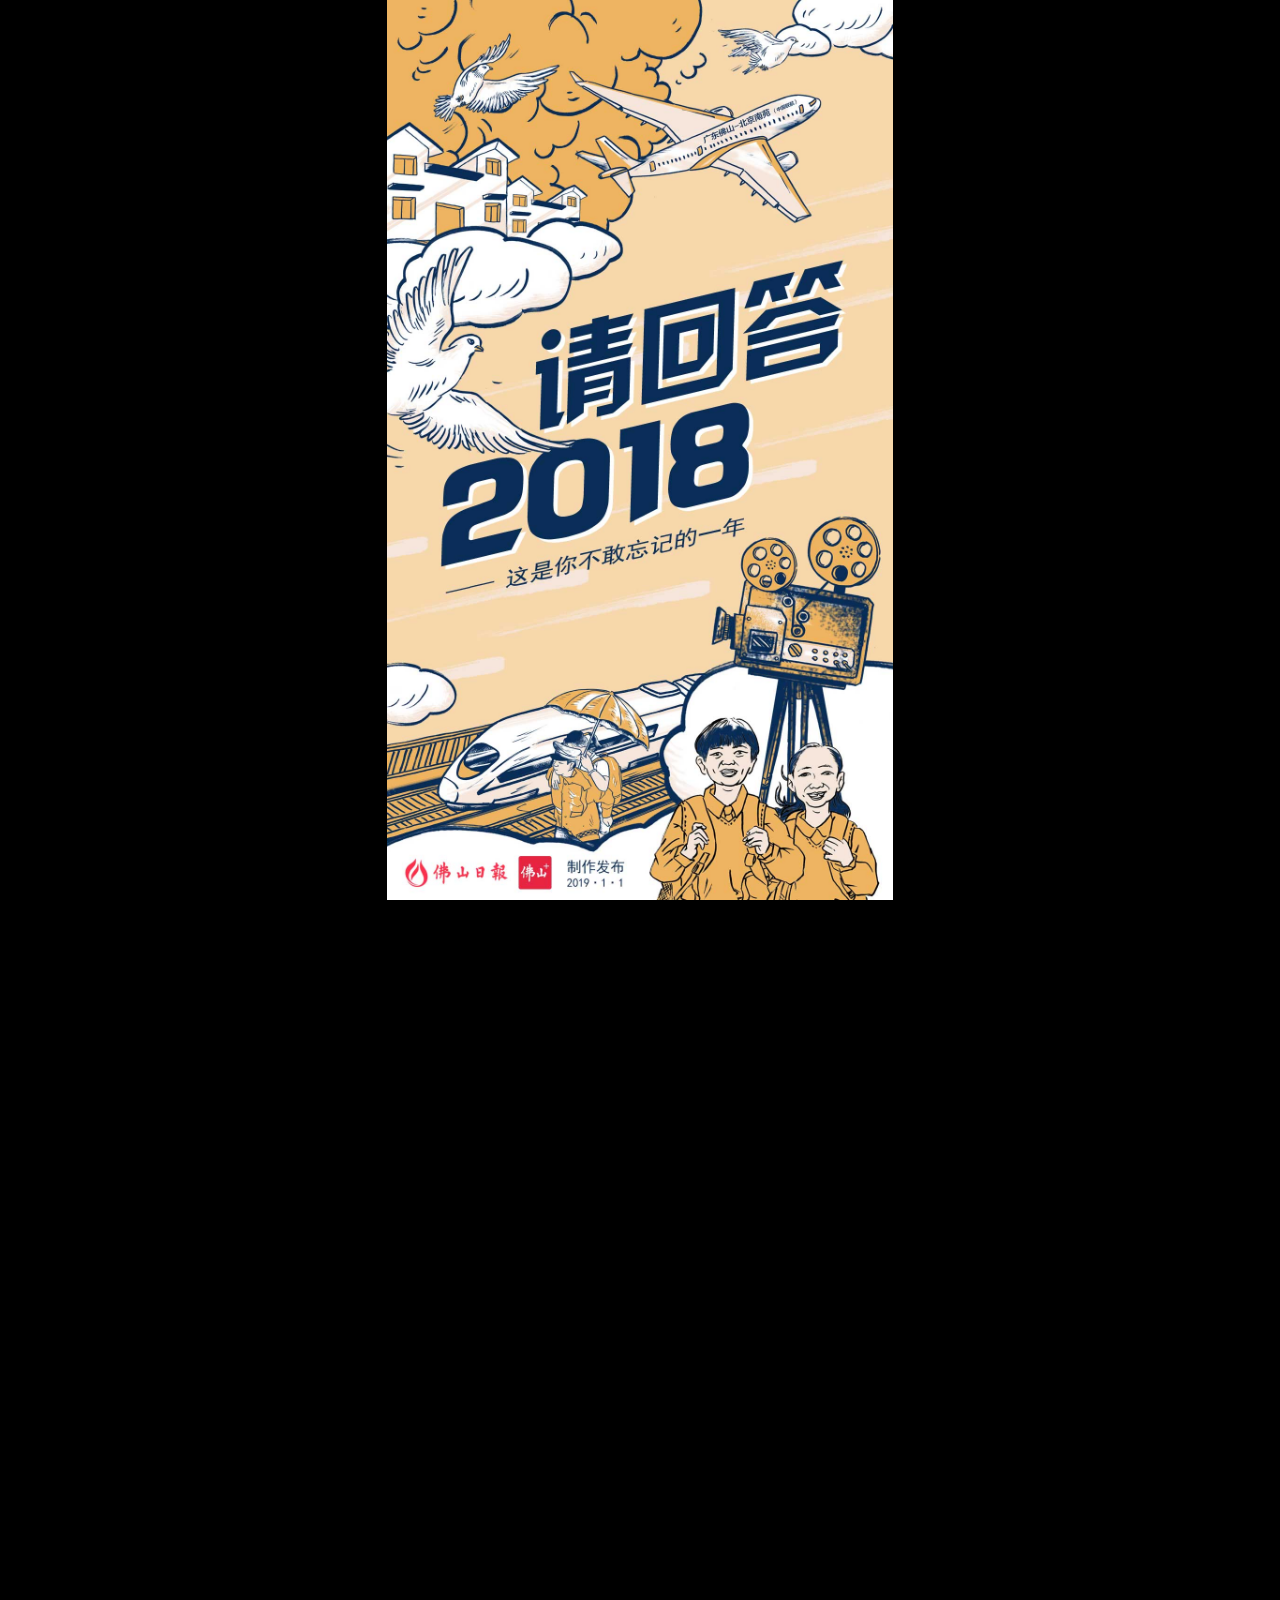
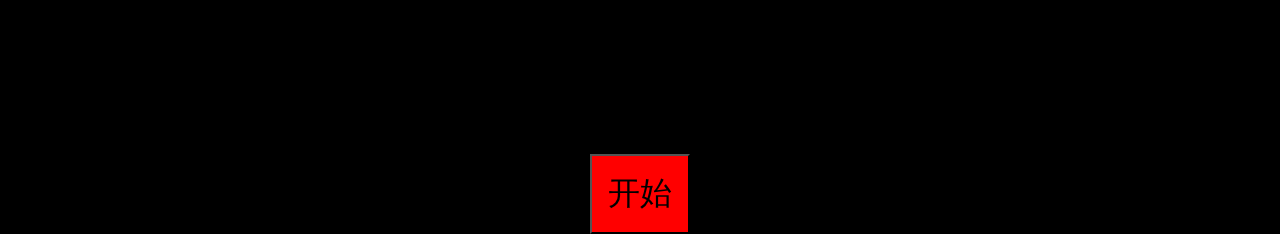
==== commit dac44963: "优化" ====
--- a/index.html
+++ b/index.html
@@ -17,6 +17,7 @@
         font-family: "微软雅黑 Regular","Microsoft Yahei","Hiragino Sans GB","Helvetica Neue",Arial,sans-serif;
     }
 </style>
+<link rel="stylesheet" href="http://at.alicdn.com/t/font_983605_co8dldi4w5t.css"/>
 <link rel="stylesheet" type="text/css" href="three/animate.css"/>
 <link rel="stylesheet" type="text/css" href="css/index.css?v=2"/>
 <link rel="stylesheet" type="text/css" href="css/float_font.css?v=2"/>
@@ -26,7 +27,7 @@
     <!-- 音乐 -->
     <div id="audioBlock">
         <audio id="bgmAudio" controls="controls" preload loop="loop" hidden>
-            <source src="audio/bgm.mp3" type="audio/mp3"  autoplay="true"/>
+            <source src="audio/bgm.mp3" loop="loop" type="audio/mp3"/>
         </audio>
     </div>
     <!-- <div class="audioBtn-block" onClick="stopAndPlayAllAudio()">
@@ -41,13 +42,28 @@
           <div class="progress-bar" style="width:0%"></div>
         </div>
         <span id="loadingIcon"></span>
-        <button id="starPageBtn" class="star-btn" style="display: none;">开始</button>
       </div>
     </div>
+    <div id="startPage" class="loading-page" style="display: none;">
+        <button id="starPageBtn" class="star-btn" style="">开始</button>
+    </div>
 
     <!-- 动画 -->
-    <div id="bm" style="overflow: hidden;"></div>
+
+    <div id="bm" style="overflow: hidden;">
+        <div id="startBg" class="bg"></div>
+    </div>
     <div id="text">
+        <div class="tip-text text-block">
+            <span class="text-animate-10"><i class="iconfont icon-up arrow-up"></i></span>
+            <span class="text-animate-10">向</span>
+            <span class="text-animate-10">上</span>
+            <span class="text-animate-10">划</span>
+            <span class="text-animate-10">开</span>
+            <span class="text-animate-10">始</span>
+            <span class="text-animate-10">回</span>
+            <span class="text-animate-10">望</span>
+        </div>
         <div class="wang-text text-block">
             <span class="text-animate-0">站</span>
             <span class="text-animate-0">在</span>
@@ -291,8 +307,8 @@
             <span class="text-animate-0">有</span>
             <span class="text-animate-0">的</span>
             <span class="text-animate-0">改</span>
-            <span class="text-animate-0">变</span>
-            <span class="text-animate-0">，</span>
+            <span class="text-animate-0">变</span><br/>
+
             <span class="text-animate-0">为</span>
             <span class="text-animate-0">了</span>
             <span class="text-animate-0">让</span>
@@ -344,7 +360,6 @@
             <span class="text-animate-0">巅</span>
         </div>
         <div class="jiu-text-1 text-block">
-            
             <span class="text-animate-0">纵</span>
             <span class="text-animate-0">此</span>
             <span class="text-animate-0">去</span>
@@ -403,7 +418,7 @@
             <span class="text-animate-0">刚</span>
             <span class="text-animate-0">被</span>
             <span class="text-animate-0">颠</span>
-            <span class="text-animate-0">覆</span>
+            <span class="text-animate-0">覆</span><br/>
             
             <span class="text-animate-0">就</span>
             <span class="text-animate-0">有</span>
@@ -476,15 +491,16 @@
             <span class="text-animate-0">远</span>
             <span class="text-animate-0">方</span>
         </div>
-        <div class="yin-text text-block">
+        <div class="yin-text-1 text-block">
             
             <span class="text-animate-0">在</span>
             <span class="text-animate-0">城</span>
             <span class="text-animate-0">市</span>
             <span class="text-animate-0">的</span>
             <span class="text-animate-0">上</span>
-            <span class="text-animate-0">空</span><br/>
-
+            <span class="text-animate-0">空</span>
+        </div>
+        <div class="yin-text-2 text-block">
             <span class="text-animate-0">再</span>
             <span class="text-animate-0">次</span>
             <span class="text-animate-0">星</span>
@@ -509,7 +525,8 @@
             <span class="text-animate-0">万</span>
             <span class="text-animate-0">佛</span>
             <span class="text-animate-0">山</span>
-            <span class="text-animate-0">人</span>
+            <span class="text-animate-0">人</span><br/>
+
             <span class="text-animate-0">再</span>
             <span class="text-animate-0">次</span>
             <span class="text-animate-0">出</span>
@@ -520,15 +537,15 @@
             <span class="text-animate-0">新</span>
             <span class="text-animate-0">的</span>
             <span class="text-animate-0">一</span>
-            <span class="text-animate-0">年</span>
-            <span class="text-animate-0">，</span>
+            <span class="text-animate-0">年</span><br/>
+
             <span class="text-animate-0">新</span>
             <span class="text-animate-0">的</span>
             <span class="text-animate-0">时</span>
             <span class="text-animate-0">代</span>
         </div>
     </div>
-    <div class="page" style="height: 100000px">
+    <div id="scrollPage" class="page" style="height: 50000px;display: none;">
     </div>
     <div id="pageY" style="position: fixed;top: 0;"></div>
     <!-- 音乐 -->
@@ -539,7 +556,7 @@
 
     <script src="http://res.wx.qq.com/open/js/jweixin-1.0.0.js"></script>
     <script src="three/jquery-3.3.1.min.js"></script>
-    <script src="three/bodymovin.js"></script>
+    <script src="three/bodymovin.js?v=2"></script>
     <script src="js/audioPlay.js"></script>
     <script src="js/preLoadImg.js"></script>
     <script src="js/float_font.js"></script>
--- a/css/index.css
+++ b/css/index.css
@@ -3,11 +3,19 @@
     height: 100%;
     margin: 0px;
     padding: 0px;
-    font-family: "微软雅黑 Regular","Microsoft Yahei","Hiragino Sans GB","Helvetica Neue",Arial,sans-serif;
+    font-family: 楷体;
 }
 #bm,#text{
     position: fixed;
     top: 0px;
+}
+.bg {
+    background: #ffeed9;
+    width: 100%;
+    height: 688px;
+    position: absolute;
+    top: 50%;
+    left: 50%;
 }
 .viticaly-center{
     width: 100%;
@@ -36,7 +44,7 @@
     position: fixed;
     right: 10px;
     top: 10px;
-    position: absolute;
+    position: fixed;
     z-index: 99;
 }
 #audioBtn{
@@ -84,6 +92,25 @@
     z-index: 100;
     background: #000;
     color: #fff;
+    background-size: contain;
+}
+.loading-page{
+    position: absolute;
+    width: 100%;
+    height: 100%;
+    z-index: 100;
+    background: #000 url(/images/index.jpg) center no-repeat;
+    color: #fff;
+    background-size: contain;
+
+}
+.star-btn {
+    background: red;
+    padding: 1rem;
+    font-size: 2rem;
+    display: block;
+    margin: auto;
+    margin-top: 137%;
 }
 .progress {
     background: #aeaeae;
@@ -148,6 +175,7 @@
     background-size: cover;
     animation: moveY 1s linear infinite;
 }
+
 /*转动*/
 @keyframes moveY {
     0% {transform: translateY(-8px) scale(1);}
--- a/css/float_font.css
+++ b/css/float_font.css
@@ -11,11 +11,15 @@
 
     /*字体出现的进度*/
     .text-block span{
-        display: inline-block;
-        transition: .1s;
+    display: inline-block;
+    transition: .1s;
+    margin-left: -0.2rem;
+    line-height: 2rem;
     }
     .text-block {
-        position: absolute;
+    position: absolute;
+    font-size: 1.2rem;
+    font-weight: 600;
     }
     .text-animate-0{
         transform: translate(0px,-60px) rotate(60deg);
@@ -103,8 +107,8 @@
     left: 17%;
 }
 .shen-text {
-    top: 46%;
-    left: 19%;
+    top: 50%;
+    left: 17%;
 }
 .yi-text {
     top: 40%;
@@ -115,7 +119,7 @@
     left: 31%;
 }
 .jiu-text-1 {
-    top: 57%;
+    top: 54%;
     left: 20%;
 }
 .jiu-text-2 {
@@ -123,8 +127,8 @@
     left: 15%;
 }
 .xiao-text-1 {
-    top: 73%;
-    left: 15%;
+    top: 45%;
+    left: 10%;
 }
 .xiao-text-2 {
     top: 50%;
@@ -146,12 +150,34 @@
     top: 18%;
     left: 11%;
 }
-.yin-text {
-    top: 49%;
+.yin-text-1,.yin-text-2 {
+    top: 52%;
     width: 1px;
     left: 16%;
+    line-height: 1rem;
+}
+.yin-text-2 {
+    margin-left: 2rem;
 }
 .end-text {
     top: 28%;
     left: 12%;
+}
+.tip-text {
+    top: 23%;
+    width: 1rem;
+    left: 50%;
+    margin-left: -0.7rem;
+    font-size: 1.4rem;
+    text-align: center;
+    font-family: serif;
+}
+.arrow-up {
+    font-size: 3rem;
+    margin-left: -0.8rem;
+    color: red;
+    /* margin-bottom: 1rem; */
+    margin-top: -3rem;
+    position: relative;
+    top: -1rem;
 }